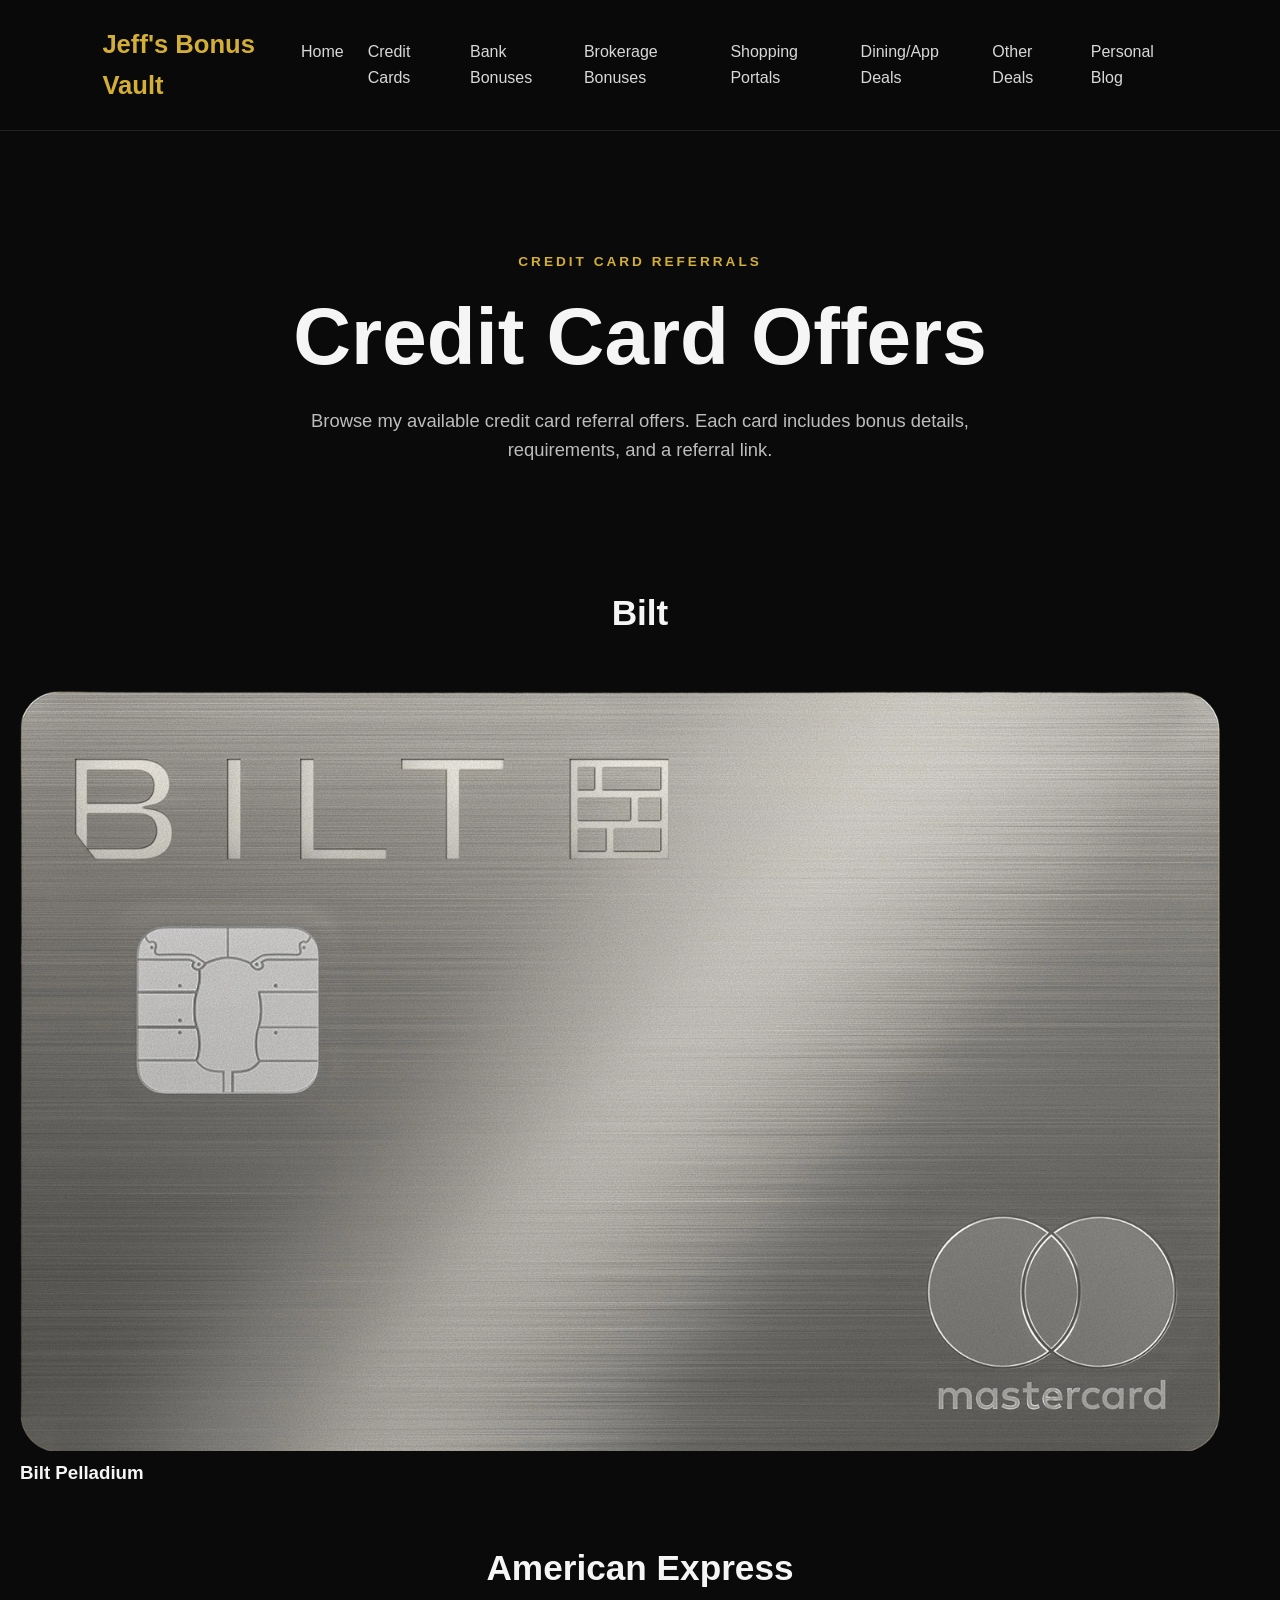
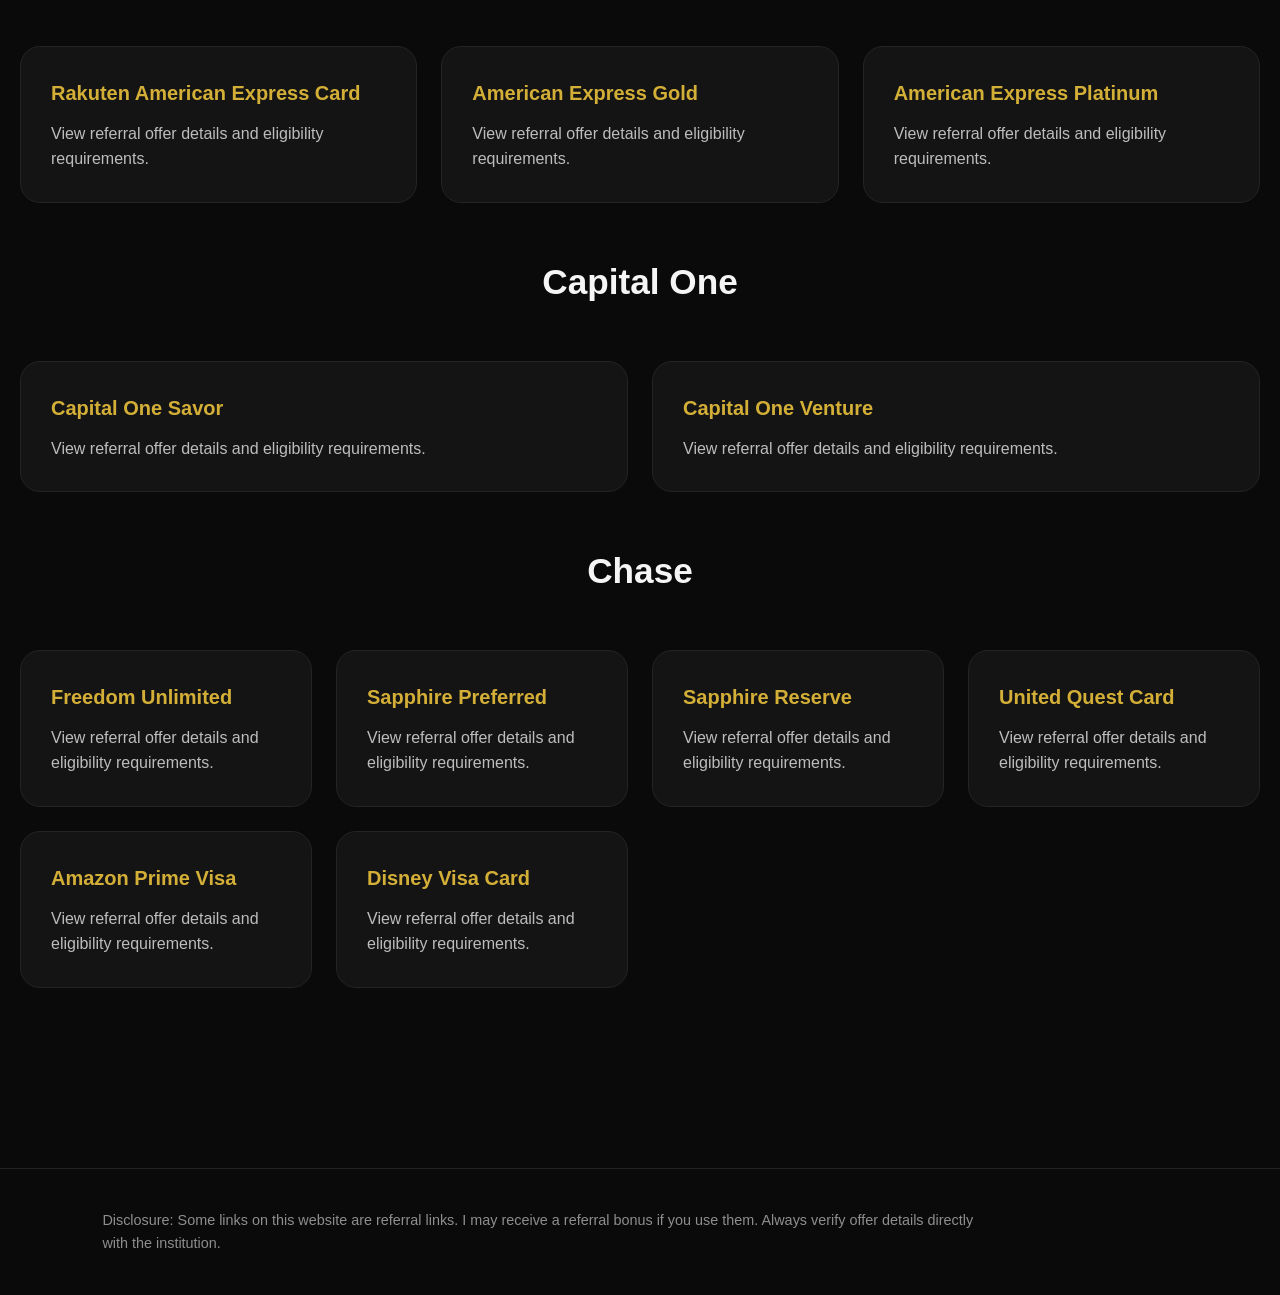
==== credit-cards.html @ 2601260f "Update credit-cards.html" ====
<!DOCTYPE html>
<html lang="en">
<head>
    <meta charset="UTF-8">
    <meta name="viewport" content="width=device-width, initial-scale=1.0">
    <title>Credit Cards | Jeff's Bonus Vault</title>
    <link rel="stylesheet" href="style.css">
</head>
<body>

<header>
    <div class="logo">
        Jeff's Bonus Vault
    </div>

    <nav>
        <a href="index.html">Home</a>
        <a href="credit-cards.html">Credit Cards</a>
        <a href="bank-bonuses.html">Bank Bonuses</a>
        <a href="brokerage-bonuses.html">Brokerage Bonuses</a>
        <a href="shopping-portals.html">Shopping Portals</a>
        <a href="dining-app-deals.html">Dining/App Deals</a>
        <a href="other-deals.html">Other Deals</a>
        <a href="blog.html">Personal Blog</a>
    </nav>
</header>

<section class="hero">

    <p class="eyebrow">
        CREDIT CARD REFERRALS
    </p>

    <h1>
        Credit Card Offers
    </h1>

    <p class="description">
        Browse my available credit card referral offers. Each card includes
        bonus details, requirements, and a referral link.
    </p>

</section>

<section class="categories">

    <h2>Bilt</h2>

    <div class="grid">

        <a href="offers/bilt-pelladium.html" class="credit-card-tile">
    <img src="assets/cards/bilt-pelladium.png" alt="Bilt Pelladium">

    <div class="card-overlay">
        <h3>Bilt Pelladium</h3>
    </div>
</a>

    </div>

    <br><br>

    <h2>American Express</h2>

    <div class="grid">

        <a href="offers/amex-rakuten.html" class="card">
            <h3>Rakuten American Express Card</h3>
            <p>View referral offer details and eligibility requirements.</p>
        </a>

        <a href="offers/amex-gold.html" class="card">
            <h3>American Express Gold</h3>
            <p>View referral offer details and eligibility requirements.</p>
        </a>

        <a href="offers/amex-platinum.html" class="card">
            <h3>American Express Platinum</h3>
            <p>View referral offer details and eligibility requirements.</p>
        </a>

    </div>

    <br><br>

    <h2>Capital One</h2>

    <div class="grid">

        <a href="offers/capital-one-savor.html" class="card">
            <h3>Capital One Savor</h3>
            <p>View referral offer details and eligibility requirements.</p>
        </a>

        <a href="offers/capital-one-venture.html" class="card">
            <h3>Capital One Venture</h3>
            <p>View referral offer details and eligibility requirements.</p>
        </a>

    </div>

    <br><br>

    <h2>Chase</h2>

    <div class="grid">

        <a href="offers/chase-freedom-unlimited.html" class="card">
            <h3>Freedom Unlimited</h3>
            <p>View referral offer details and eligibility requirements.</p>
        </a>

        <a href="offers/chase-sapphire-preferred.html" class="card">
            <h3>Sapphire Preferred</h3>
            <p>View referral offer details and eligibility requirements.</p>
        </a>

        <a href="offers/chase-sapphire-reserve.html" class="card">
            <h3>Sapphire Reserve</h3>
            <p>View referral offer details and eligibility requirements.</p>
        </a>

        <a href="offers/chase-united-quest.html" class="card">
            <h3>United Quest Card</h3>
            <p>View referral offer details and eligibility requirements.</p>
        </a>

        <a href="offers/chase-amazon-prime.html" class="card">
            <h3>Amazon Prime Visa</h3>
            <p>View referral offer details and eligibility requirements.</p>
        </a>

        <a href="offers/chase-disney-visa.html" class="card">
            <h3>Disney Visa Card</h3>
            <p>View referral offer details and eligibility requirements.</p>
        </a>

    </div>

</section>

<footer>
    <p>
        Disclosure: Some links on this website are referral links.
        I may receive a referral bonus if you use them.
        Always verify offer details directly with the institution.
    </p>
</footer>

</body>
</html>
---- style.css ----
/* ===== GLOBAL ===== */

* {
    margin: 0;
    padding: 0;
    box-sizing: border-box;
}

body {
    background: #0a0a0a;
    color: #f5f5f5;
    font-family: -apple-system, BlinkMacSystemFont, "Segoe UI", sans-serif;
    line-height: 1.6;
}

a {
    text-decoration: none;
    color: inherit;
}

html {
    scroll-behavior: smooth;
}

/* ===== HEADER ===== */

header {
    display: flex;
    justify-content: space-between;
    align-items: center;
    padding: 24px 8%;
    border-bottom: 1px solid #222;
    position: sticky;
    top: 0;
    background: rgba(10,10,10,.95);
    backdrop-filter: blur(10px);
    z-index: 100;
}

.logo {
    font-size: 1.6rem;
    font-weight: 700;
    color: #d4af37;
}

nav {
    display: flex;
    gap: 24px;
}

nav a {
    color: #d8d8d8;
    transition: .2s ease;
}

nav a:hover {
    color: #d4af37;
}

/* ===== HERO ===== */

.hero {
    max-width: 1200px;
    margin: auto;
    text-align: center;
    padding: 120px 20px;
}

.eyebrow {
    color: #d4af37;
    font-size: .85rem;
    letter-spacing: 3px;
    font-weight: 700;
    margin-bottom: 20px;
}

.hero h1 {
    font-size: clamp(3rem, 7vw, 5rem);
    line-height: 1.1;
    margin-bottom: 25px;
}

.description {
    max-width: 750px;
    margin: auto;
    color: #bdbdbd;
    font-size: 1.15rem;
}

.btn {
    display: inline-block;
    margin-top: 40px;
    background: #d4af37;
    color: #000;
    padding: 15px 32px;
    border-radius: 999px;
    font-weight: 700;
    transition: .25s ease;
}

.btn:hover {
    transform: translateY(-3px);
    background: #e6c454;
}

/* ===== CATEGORY SECTION ===== */

.categories {
    max-width: 1300px;
    margin: auto;
    padding: 0 20px 100px;
}

.categories h2 {
    text-align: center;
    margin-bottom: 50px;
    font-size: 2.2rem;
}

.grid {
    display: grid;
    grid-template-columns: repeat(auto-fit, minmax(280px, 1fr));
    gap: 24px;
}

.card {
    background: #141414;
    border: 1px solid #242424;
    border-radius: 20px;
    padding: 30px;
    transition: .25s ease;
}

.card:hover {
    border-color: #d4af37;
    transform: translateY(-5px);
    box-shadow: 0 10px 30px rgba(212,175,55,.15);
}

.card h3 {
    margin-bottom: 12px;
    color: #d4af37;
    font-size: 1.25rem;
}

.card p {
    color: #bdbdbd;
}

/* ===== FOOTER ===== */

footer {
    border-top: 1px solid #222;
    margin-top: 80px;
    padding: 40px 8%;
}

footer p {
    color: #8e8e8e;
    max-width: 900px;
    font-size: .9rem;
}

/* ===== MOBILE ===== */

@media (max-width: 900px) {

    header {
        flex-direction: column;
        gap: 20px;
    }

    nav {
        flex-wrap: wrap;
        justify-content: center;
        gap: 14px;
    }

    .hero {
        padding: 80px 20px;
    }

    .hero h1 {
        font-size: 2.8rem;
    }
}
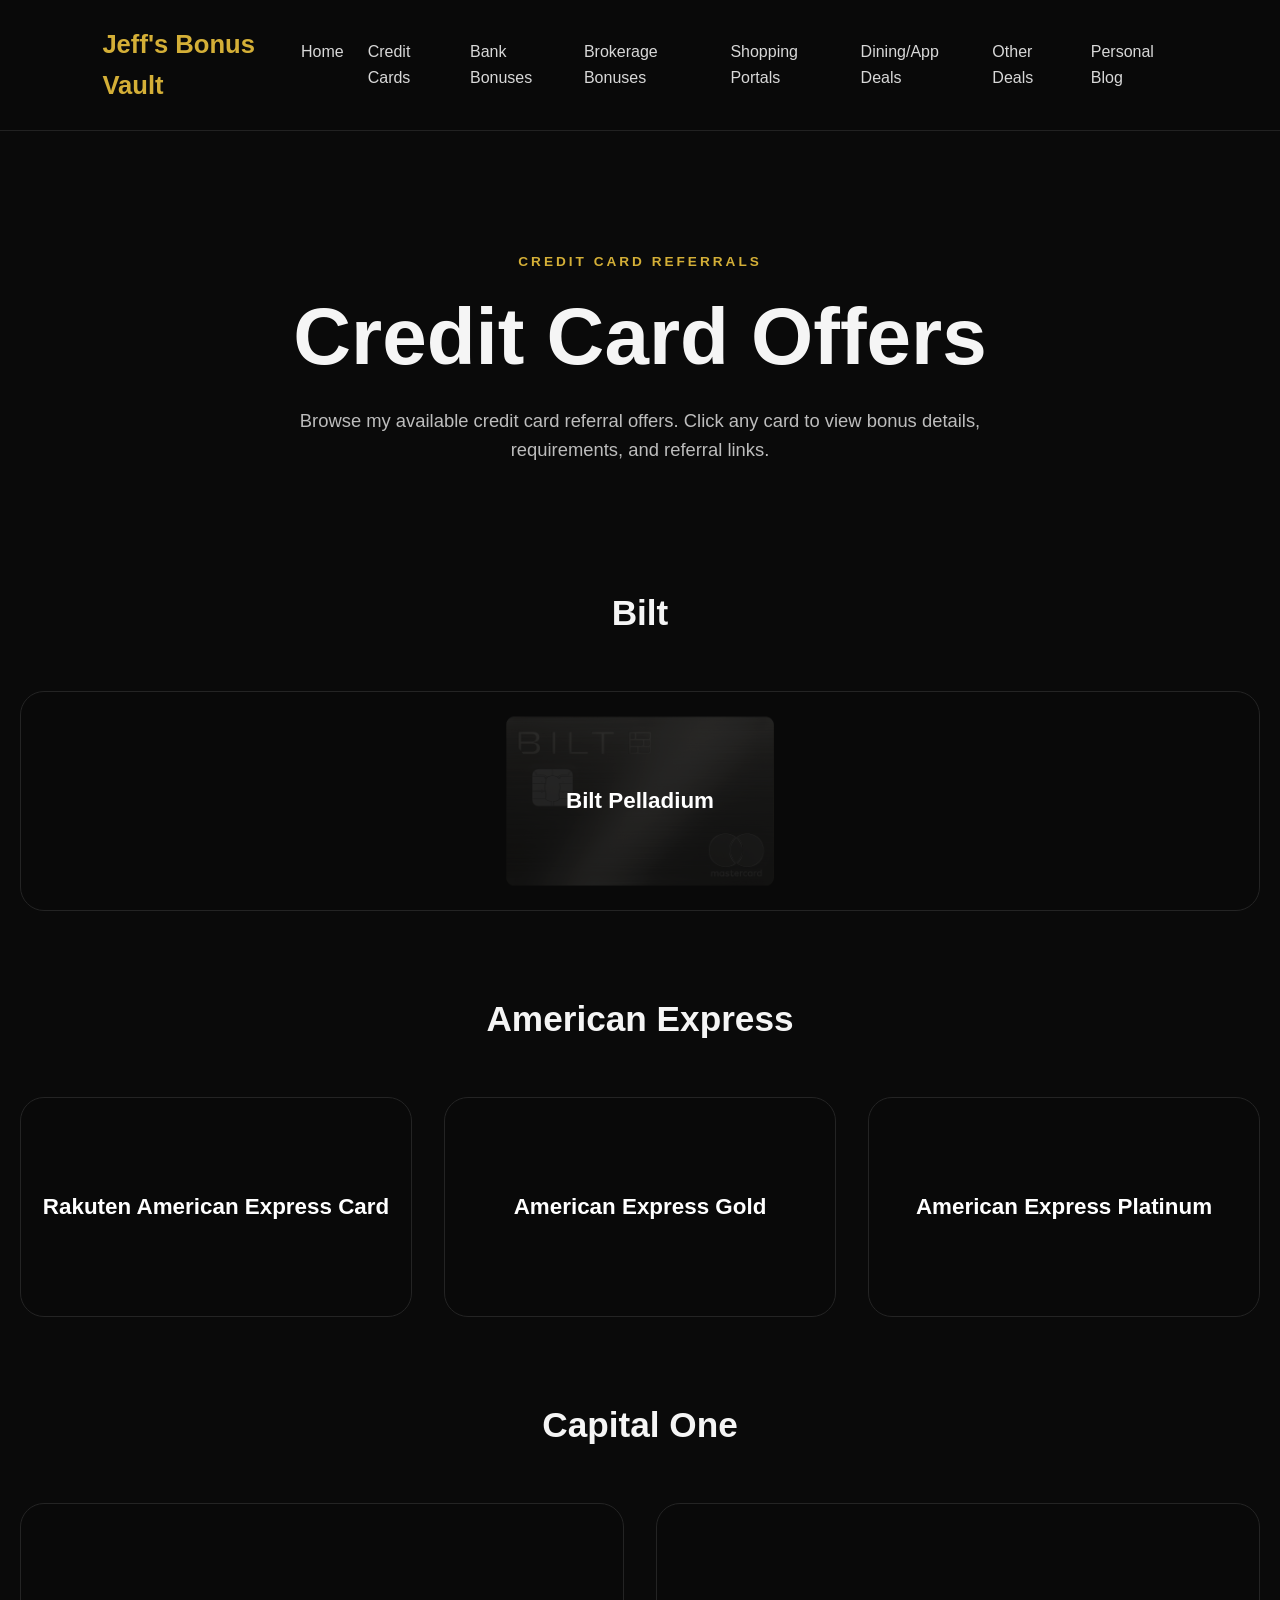
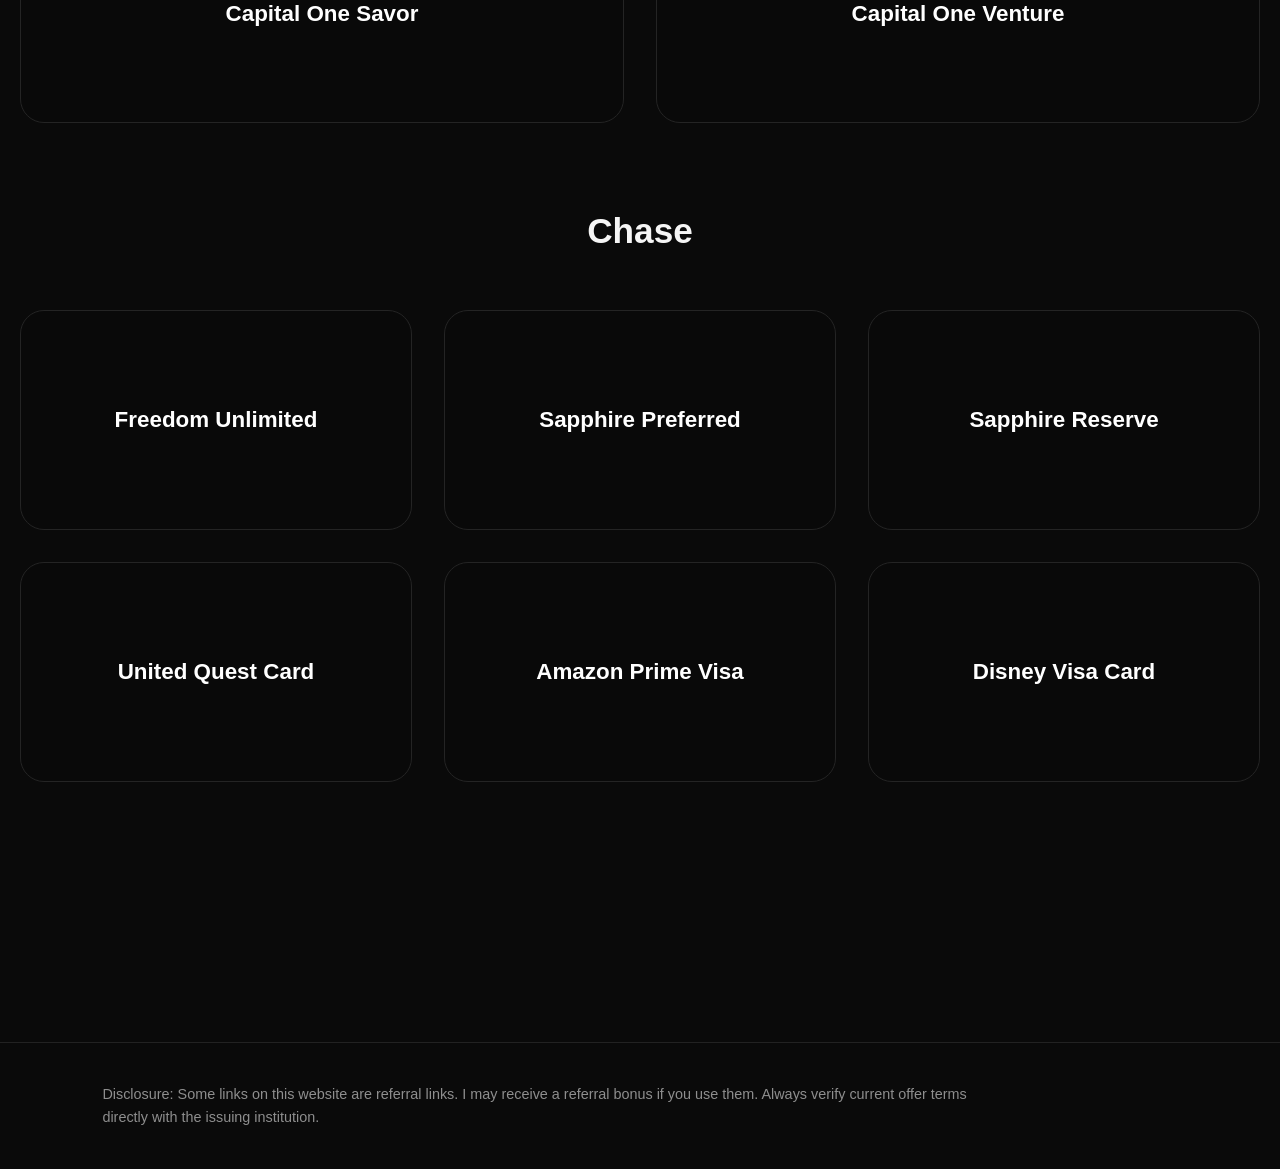
==== commit 593fc4df: "Update credit-cards.html" ====
--- a/credit-cards.html
+++ b/credit-cards.html
@@ -36,8 +36,8 @@
     </h1>
 
     <p class="description">
-        Browse my available credit card referral offers. Each card includes
-        bonus details, requirements, and a referral link.
+        Browse my available credit card referral offers. Click any card to
+        view bonus details, requirements, and referral links.
     </p>
 
 </section>
@@ -46,93 +46,97 @@
 
     <h2>Bilt</h2>
 
-    <div class="grid">
+    <div class="credit-card-grid">
 
         <a href="offers/bilt-pelladium.html" class="credit-card-tile">
-    <img src="assets/cards/bilt-pelladium.png" alt="Bilt Pelladium">
-
-    <div class="card-overlay">
-        <h3>Bilt Pelladium</h3>
-    </div>
-</a>
-
-    </div>
-
-    <br><br>
-
-    <h2>American Express</h2>
-
-    <div class="grid">
-
-        <a href="offers/amex-rakuten.html" class="card">
-            <h3>Rakuten American Express Card</h3>
-            <p>View referral offer details and eligibility requirements.</p>
-        </a>
-
-        <a href="offers/amex-gold.html" class="card">
-            <h3>American Express Gold</h3>
-            <p>View referral offer details and eligibility requirements.</p>
-        </a>
-
-        <a href="offers/amex-platinum.html" class="card">
-            <h3>American Express Platinum</h3>
-            <p>View referral offer details and eligibility requirements.</p>
+            <img src="assets/cards/bilt-pelladium.png" alt="Bilt Pelladium">
+            <div class="card-overlay">
+                <h3>Bilt Pelladium</h3>
+            </div>
         </a>
 
     </div>
 
-    <br><br>
+    <h2>American Express</h2>
 
-    <h2>Capital One</h2>
+    <div class="credit-card-grid">
 
-    <div class="grid">
-
-        <a href="offers/capital-one-savor.html" class="card">
-            <h3>Capital One Savor</h3>
-            <p>View referral offer details and eligibility requirements.</p>
+        <a href="offers/amex-rakuten.html" class="credit-card-tile">
+            <div class="card-overlay">
+                <h3>Rakuten American Express Card</h3>
+            </div>
         </a>
 
-        <a href="offers/capital-one-venture.html" class="card">
-            <h3>Capital One Venture</h3>
-            <p>View referral offer details and eligibility requirements.</p>
+        <a href="offers/amex-gold.html" class="credit-card-tile">
+            <div class="card-overlay">
+                <h3>American Express Gold</h3>
+            </div>
+        </a>
+
+        <a href="offers/amex-platinum.html" class="credit-card-tile">
+            <div class="card-overlay">
+                <h3>American Express Platinum</h3>
+            </div>
         </a>
 
     </div>
 
-    <br><br>
+    <h2>Capital One</h2>
+
+    <div class="credit-card-grid">
+
+        <a href="offers/capital-one-savor.html" class="credit-card-tile">
+            <div class="card-overlay">
+                <h3>Capital One Savor</h3>
+            </div>
+        </a>
+
+        <a href="offers/capital-one-venture.html" class="credit-card-tile">
+            <div class="card-overlay">
+                <h3>Capital One Venture</h3>
+            </div>
+        </a>
+
+    </div>
 
     <h2>Chase</h2>
 
-    <div class="grid">
+    <div class="credit-card-grid">
 
-        <a href="offers/chase-freedom-unlimited.html" class="card">
-            <h3>Freedom Unlimited</h3>
-            <p>View referral offer details and eligibility requirements.</p>
+        <a href="offers/chase-freedom-unlimited.html" class="credit-card-tile">
+            <div class="card-overlay">
+                <h3>Freedom Unlimited</h3>
+            </div>
         </a>
 
-        <a href="offers/chase-sapphire-preferred.html" class="card">
-            <h3>Sapphire Preferred</h3>
-            <p>View referral offer details and eligibility requirements.</p>
+        <a href="offers/chase-sapphire-preferred.html" class="credit-card-tile">
+            <div class="card-overlay">
+                <h3>Sapphire Preferred</h3>
+            </div>
         </a>
 
-        <a href="offers/chase-sapphire-reserve.html" class="card">
-            <h3>Sapphire Reserve</h3>
-            <p>View referral offer details and eligibility requirements.</p>
+        <a href="offers/chase-sapphire-reserve.html" class="credit-card-tile">
+            <div class="card-overlay">
+                <h3>Sapphire Reserve</h3>
+            </div>
         </a>
 
-        <a href="offers/chase-united-quest.html" class="card">
-            <h3>United Quest Card</h3>
-            <p>View referral offer details and eligibility requirements.</p>
+        <a href="offers/chase-united-quest.html" class="credit-card-tile">
+            <div class="card-overlay">
+                <h3>United Quest Card</h3>
+            </div>
         </a>
 
-        <a href="offers/chase-amazon-prime.html" class="card">
-            <h3>Amazon Prime Visa</h3>
-            <p>View referral offer details and eligibility requirements.</p>
+        <a href="offers/chase-amazon-prime-visa.html" class="credit-card-tile">
+            <div class="card-overlay">
+                <h3>Amazon Prime Visa</h3>
+            </div>
         </a>
 
-        <a href="offers/chase-disney-visa.html" class="card">
-            <h3>Disney Visa Card</h3>
-            <p>View referral offer details and eligibility requirements.</p>
+        <a href="offers/chase-disney-visa.html" class="credit-card-tile">
+            <div class="card-overlay">
+                <h3>Disney Visa Card</h3>
+            </div>
         </a>
 
     </div>
@@ -141,9 +145,9 @@
 
 <footer>
     <p>
-        Disclosure: Some links on this website are referral links.
-        I may receive a referral bonus if you use them.
-        Always verify offer details directly with the institution.
+        Disclosure: Some links on this website are referral links. I may
+        receive a referral bonus if you use them. Always verify current
+        offer terms directly with the issuing institution.
     </p>
 </footer>
 
--- a/style.css
+++ b/style.css
@@ -184,3 +184,72 @@
         font-size: 2.8rem;
     }
 }
+
+/* ===========================
+   CREDIT CARD TILES
+=========================== */
+
+.credit-card-grid {
+    display: grid;
+    grid-template-columns: repeat(auto-fit, minmax(320px, 1fr));
+    gap: 32px;
+    margin-bottom: 80px;
+}
+
+.credit-card-tile {
+    position: relative;
+    display: block;
+    height: 220px;
+    border-radius: 24px;
+    overflow: hidden;
+    background: #111;
+    border: 1px solid #242424;
+    transition: all .3s ease;
+}
+
+.credit-card-tile img {
+    width: 100%;
+    height: 100%;
+    object-fit: contain;
+    padding: 20px;
+
+    filter: brightness(35%);
+    transform: scale(.95);
+
+    transition: all .3s ease;
+}
+
+.credit-card-tile:hover {
+    border-color: #d4af37;
+    transform: translateY(-6px);
+    box-shadow: 0 15px 40px rgba(212,175,55,.15);
+}
+
+.credit-card-tile:hover img {
+    filter: brightness(100%);
+    transform: scale(1);
+}
+
+.card-overlay {
+    position: absolute;
+    inset: 0;
+
+    display: flex;
+    align-items: center;
+    justify-content: center;
+
+    background: rgba(0,0,0,.45);
+
+    transition: opacity .3s ease;
+}
+
+.card-overlay h3 {
+    color: #ffffff;
+    font-size: 1.4rem;
+    text-align: center;
+    padding: 20px;
+}
+
+.credit-card-tile:hover .card-overlay {
+    opacity: 0;
+}
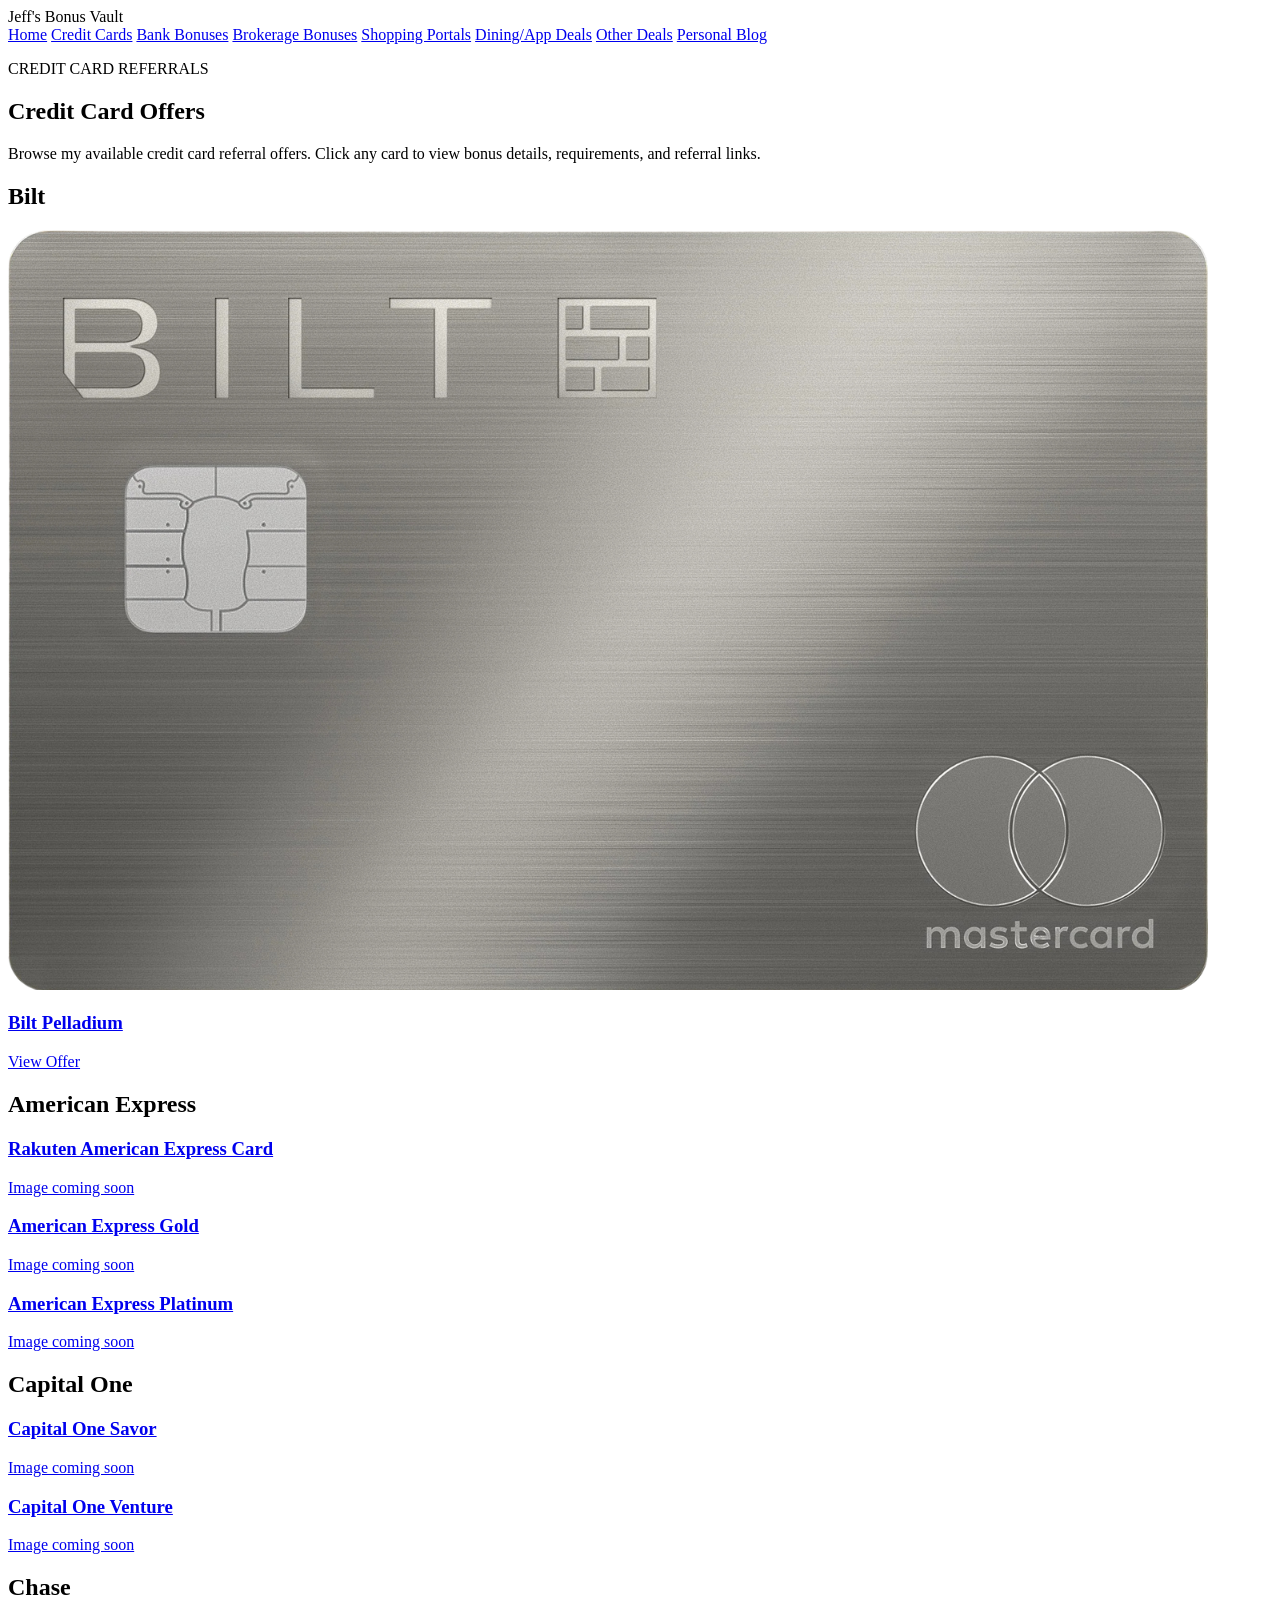
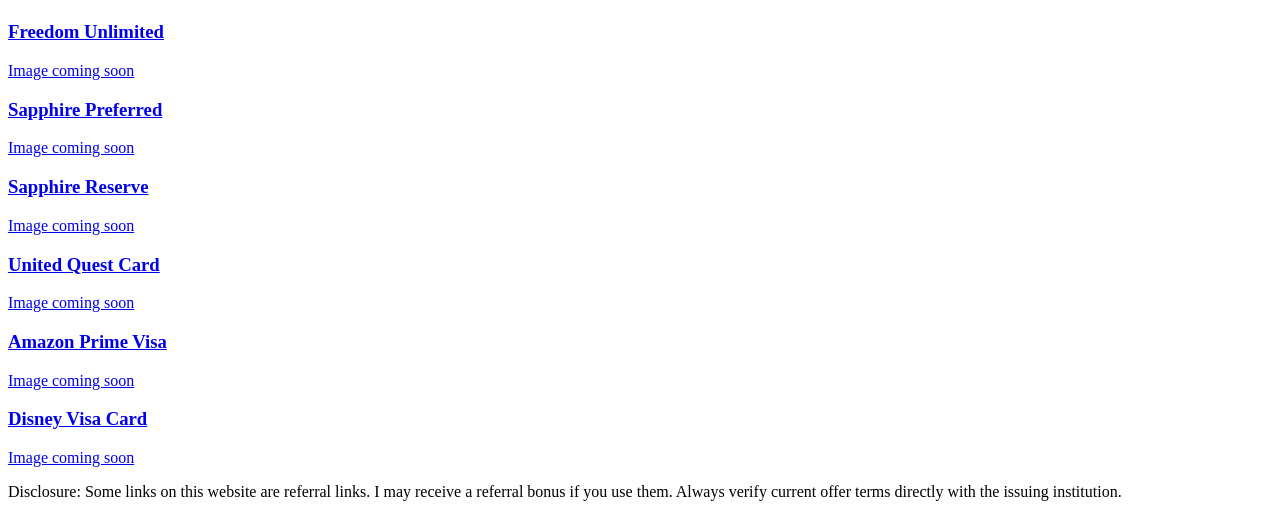
==== commit 49812190: "Update credit-cards.html" ====
--- a/credit-cards.html
+++ b/credit-cards.html
@@ -9,9 +9,7 @@
 <body>
 
 <header>
-    <div class="logo">
-        Jeff's Bonus Vault
-    </div>
+    <div class="logo">Jeff's Bonus Vault</div>
 
     <nav>
         <a href="index.html">Home</a>
@@ -25,129 +23,110 @@
     </nav>
 </header>
 
-<section class="hero">
+<main class="cc-page">
 
-    <p class="eyebrow">
-        CREDIT CARD REFERRALS
-    </p>
+    <section class="cc-hero">
+        <p class="eyebrow">CREDIT CARD REFERRALS</p>
+        <h1>Credit Card Offers</h1>
+        <p>
+            Browse my available credit card referral offers. Click any card to view bonus details,
+            requirements, and referral links.
+        </p>
+    </section>
 
-    <h1>
-        Credit Card Offers
-    </h1>
+    <section class="issuer-group">
+        <h2>Bilt</h2>
 
-    <p class="description">
-        Browse my available credit card referral offers. Click any card to
-        view bonus details, requirements, and referral links.
-    </p>
+        <div class="cc-grid">
+            <a href="offers/bilt-pelladium.html" class="cc-tile">
+                <img src="assets/cards/bilt-pelladium.png" alt="Bilt Pelladium">
+                <div class="cc-overlay">
+                    <h3>Bilt Pelladium</h3>
+                    <span>View Offer</span>
+                </div>
+            </a>
+        </div>
+    </section>
 
-</section>
+    <section class="issuer-group">
+        <h2>American Express</h2>
 
-<section class="categories">
+        <div class="cc-grid">
+            <a href="offers/amex-rakuten.html" class="cc-placeholder">
+                <h3>Rakuten American Express Card</h3>
+                <span>Image coming soon</span>
+            </a>
 
-    <h2>Bilt</h2>
+            <a href="offers/amex-gold.html" class="cc-placeholder">
+                <h3>American Express Gold</h3>
+                <span>Image coming soon</span>
+            </a>
 
-    <div class="credit-card-grid">
+            <a href="offers/amex-platinum.html" class="cc-placeholder">
+                <h3>American Express Platinum</h3>
+                <span>Image coming soon</span>
+            </a>
+        </div>
+    </section>
 
-        <a href="offers/bilt-pelladium.html" class="credit-card-tile">
-            <img src="assets/cards/bilt-pelladium.png" alt="Bilt Pelladium">
-            <div class="card-overlay">
-                <h3>Bilt Pelladium</h3>
-            </div>
-        </a>
+    <section class="issuer-group">
+        <h2>Capital One</h2>
 
-    </div>
+        <div class="cc-grid">
+            <a href="offers/capital-one-savor.html" class="cc-placeholder">
+                <h3>Capital One Savor</h3>
+                <span>Image coming soon</span>
+            </a>
 
-    <h2>American Express</h2>
+            <a href="offers/capital-one-venture.html" class="cc-placeholder">
+                <h3>Capital One Venture</h3>
+                <span>Image coming soon</span>
+            </a>
+        </div>
+    </section>
 
-    <div class="credit-card-grid">
+    <section class="issuer-group">
+        <h2>Chase</h2>
 
-        <a href="offers/amex-rakuten.html" class="credit-card-tile">
-            <div class="card-overlay">
-                <h3>Rakuten American Express Card</h3>
-            </div>
-        </a>
+        <div class="cc-grid">
+            <a href="offers/chase-freedom-unlimited.html" class="cc-placeholder">
+                <h3>Freedom Unlimited</h3>
+                <span>Image coming soon</span>
+            </a>
 
-        <a href="offers/amex-gold.html" class="credit-card-tile">
-            <div class="card-overlay">
-                <h3>American Express Gold</h3>
-            </div>
-        </a>
+            <a href="offers/chase-sapphire-preferred.html" class="cc-placeholder">
+                <h3>Sapphire Preferred</h3>
+                <span>Image coming soon</span>
+            </a>
 
-        <a href="offers/amex-platinum.html" class="credit-card-tile">
-            <div class="card-overlay">
-                <h3>American Express Platinum</h3>
-            </div>
-        </a>
+            <a href="offers/chase-sapphire-reserve.html" class="cc-placeholder">
+                <h3>Sapphire Reserve</h3>
+                <span>Image coming soon</span>
+            </a>
 
-    </div>
+            <a href="offers/chase-united-quest.html" class="cc-placeholder">
+                <h3>United Quest Card</h3>
+                <span>Image coming soon</span>
+            </a>
 
-    <h2>Capital One</h2>
+            <a href="offers/chase-amazon-prime-visa.html" class="cc-placeholder">
+                <h3>Amazon Prime Visa</h3>
+                <span>Image coming soon</span>
+            </a>
 
-    <div class="credit-card-grid">
+            <a href="offers/chase-disney-visa.html" class="cc-placeholder">
+                <h3>Disney Visa Card</h3>
+                <span>Image coming soon</span>
+            </a>
+        </div>
+    </section>
 
-        <a href="offers/capital-one-savor.html" class="credit-card-tile">
-            <div class="card-overlay">
-                <h3>Capital One Savor</h3>
-            </div>
-        </a>
-
-        <a href="offers/capital-one-venture.html" class="credit-card-tile">
-            <div class="card-overlay">
-                <h3>Capital One Venture</h3>
-            </div>
-        </a>
-
-    </div>
-
-    <h2>Chase</h2>
-
-    <div class="credit-card-grid">
-
-        <a href="offers/chase-freedom-unlimited.html" class="credit-card-tile">
-            <div class="card-overlay">
-                <h3>Freedom Unlimited</h3>
-            </div>
-        </a>
-
-        <a href="offers/chase-sapphire-preferred.html" class="credit-card-tile">
-            <div class="card-overlay">
-                <h3>Sapphire Preferred</h3>
-            </div>
-        </a>
-
-        <a href="offers/chase-sapphire-reserve.html" class="credit-card-tile">
-            <div class="card-overlay">
-                <h3>Sapphire Reserve</h3>
-            </div>
-        </a>
-
-        <a href="offers/chase-united-quest.html" class="credit-card-tile">
-            <div class="card-overlay">
-                <h3>United Quest Card</h3>
-            </div>
-        </a>
-
-        <a href="offers/chase-amazon-prime-visa.html" class="credit-card-tile">
-            <div class="card-overlay">
-                <h3>Amazon Prime Visa</h3>
-            </div>
-        </a>
-
-        <a href="offers/chase-disney-visa.html" class="credit-card-tile">
-            <div class="card-overlay">
-                <h3>Disney Visa Card</h3>
-            </div>
-        </a>
-
-    </div>
-
-</section>
+</main>
 
 <footer>
     <p>
-        Disclosure: Some links on this website are referral links. I may
-        receive a referral bonus if you use them. Always verify current
-        offer terms directly with the issuing institution.
+        Disclosure: Some links on this website are referral links. I may receive a referral bonus
+        if you use them. Always verify current offer terms directly with the issuing institution.
     </p>
 </footer>
 
--- a/style.css
+++ b/style.css
@@ -1,4 +1,6 @@
-/* ===== GLOBAL ===== */
+/* ====================================
+   GLOBAL
+==================================== /
 
 * {
     margin: 0;
@@ -6,8 +8,12 @@
     box-sizing: border-box;
 }
 
+html {
+    scroll-behavior: smooth;
+}
+
 body {
-    background: #0a0a0a;
+    background: #050505;
     color: #f5f5f5;
     font-family: -apple-system, BlinkMacSystemFont, "Segoe UI", sans-serif;
     line-height: 1.6;
@@ -18,23 +24,25 @@
     color: inherit;
 }
 
-html {
-    scroll-behavior: smooth;
-}
-
-/* ===== HEADER ===== */
+/ ====================================
+   HEADER
+==================================== /
 
 header {
+    position: sticky;
+    top: 0;
+    z-index: 1000;
+
     display: flex;
     justify-content: space-between;
     align-items: center;
-    padding: 24px 8%;
-    border-bottom: 1px solid #222;
-    position: sticky;
-    top: 0;
-    background: rgba(10,10,10,.95);
+
+    padding: 20px 6%;
+
+    background: rgba(5,5,5,.95);
     backdrop-filter: blur(10px);
-    z-index: 100;
+
+    border-bottom: 1px solid #1d1d1d;
 }
 
 .logo {
@@ -45,11 +53,12 @@
 
 nav {
     display: flex;
-    gap: 24px;
+    gap: 22px;
 }
 
 nav a {
     color: #d8d8d8;
+    font-size: .92rem;
     transition: .2s ease;
 }
 
@@ -57,199 +66,228 @@
     color: #d4af37;
 }
 
-/* ===== HERO ===== */
+/ ====================================
+   HERO
+==================================== /
 
 .hero {
-    max-width: 1200px;
+    text-align: center;
+    max-width: 1000px;
+
     margin: auto;
-    text-align: center;
-    padding: 120px 20px;
+
+    padding: 90px 20px 60px;
 }
 
 .eyebrow {
     color: #d4af37;
-    font-size: .85rem;
+    font-size: .8rem;
+    font-weight: 700;
     letter-spacing: 3px;
-    font-weight: 700;
-    margin-bottom: 20px;
+
+    margin-bottom: 18px;
 }
 
 .hero h1 {
-    font-size: clamp(3rem, 7vw, 5rem);
+    font-size: clamp(2.8rem, 6vw, 5rem);
     line-height: 1.1;
-    margin-bottom: 25px;
+
+    margin-bottom: 24px;
 }
 
 .description {
-    max-width: 750px;
+    max-width: 700px;
     margin: auto;
-    color: #bdbdbd;
-    font-size: 1.15rem;
+
+    color: #b8b8b8;
+    font-size: 1.05rem;
 }
 
 .btn {
     display: inline-block;
-    margin-top: 40px;
+
+    margin-top: 35px;
+
+    padding: 14px 28px;
+
     background: #d4af37;
     color: #000;
-    padding: 15px 32px;
+
     border-radius: 999px;
+
     font-weight: 700;
+
     transition: .25s ease;
 }
 
 .btn:hover {
     transform: translateY(-3px);
-    background: #e6c454;
-}
-
-/* ===== CATEGORY SECTION ===== */
+}
+
+/ ====================================
+   SECTION WRAPPER
+==================================== /
 
 .categories {
-    max-width: 1300px;
+    max-width: 1400px;
     margin: auto;
-    padding: 0 20px 100px;
+    padding: 0 40px 100px;
 }
 
 .categories h2 {
     text-align: center;
-    margin-bottom: 50px;
-    font-size: 2.2rem;
-}
+    font-size: 2rem;
+    margin-bottom: 30px;
+    margin-top: 60px;
+}
+
+/ ====================================
+   HOMEPAGE CARDS
+==================================== /
 
 .grid {
     display: grid;
-    grid-template-columns: repeat(auto-fit, minmax(280px, 1fr));
+    grid-template-columns: repeat(auto-fit,minmax(260px,1fr));
     gap: 24px;
 }
 
 .card {
-    background: #141414;
-    border: 1px solid #242424;
+    background: #121212;
+    border: 1px solid #232323;
     border-radius: 20px;
-    padding: 30px;
+
+    padding: 28px;
+
     transition: .25s ease;
 }
 
 .card:hover {
     border-color: #d4af37;
     transform: translateY(-5px);
-    box-shadow: 0 10px 30px rgba(212,175,55,.15);
 }
 
 .card h3 {
-    margin-bottom: 12px;
-    color: #d4af37;
-    font-size: 1.25rem;
+    color: #d4af37;
+    margin-bottom: 10px;
 }
 
 .card p {
-    color: #bdbdbd;
-}
-
-/* ===== FOOTER ===== */
+    color: #b8b8b8;
+}
+
+/ ====================================
+   CREDIT CARD GRID
+==================================== /
+
+.credit-card-grid {
+    display: flex;
+    justify-content: center;
+    flex-wrap: wrap;
+    gap: 28px;
+
+    margin-bottom: 60px;
+}
+
+.credit-card-tile {
+    position: relative;
+
+    width: 320px;
+    height: 200px;
+
+    border-radius: 18px;
+
+    overflow: hidden;
+
+    border: 1px solid #242424;
+
+    background: #111;
+
+    transition: .3s ease;
+}
+
+.credit-card-tile:hover {
+    transform: translateY(-6px);
+
+    border-color: #d4af37;
+
+    box-shadow: 0 15px 35px rgba(212,175,55,.18);
+}
+
+.credit-card-tile img {
+    width: 100%;
+    height: 100%;
+
+    object-fit: cover;
+
+    filter: brightness(35%);
+
+    transition: .3s ease;
+}
+
+.credit-card-tile:hover img {
+    filter: brightness(100%);
+}
+
+.card-overlay {
+    position: absolute;
+    inset: 0;
+
+    background: rgba(0,0,0,.45);
+
+    display: flex;
+    align-items: center;
+    justify-content: center;
+
+    transition: .3s ease;
+}
+
+.card-overlay h3 {
+    color: white;
+    text-align: center;
+    font-size: 1.15rem;
+    padding: 20px;
+}
+
+.credit-card-tile:hover .card-overlay {
+    opacity: 0;
+}
+
+/ ====================================
+   FOOTER
+==================================== /
 
 footer {
-    border-top: 1px solid #222;
-    margin-top: 80px;
-    padding: 40px 8%;
+    border-top: 1px solid #1d1d1d;
+    padding: 40px 6%;
 }
 
 footer p {
     color: #8e8e8e;
-    max-width: 900px;
-    font-size: .9rem;
-}
-
-/* ===== MOBILE ===== */
-
-@media (max-width: 900px) {
+    font-size: .85rem;
+}
+
+/ ====================================
+   MOBILE
+==================================== */
+
+@media (max-width: 1000px) {
 
     header {
         flex-direction: column;
-        gap: 20px;
+        gap: 15px;
     }
 
     nav {
         flex-wrap: wrap;
         justify-content: center;
-        gap: 14px;
     }
 
     .hero {
-        padding: 80px 20px;
-    }
-
-    .hero h1 {
-        font-size: 2.8rem;
-    }
-}
-
-/* ===========================
-   CREDIT CARD TILES
-=========================== */
-
-.credit-card-grid {
-    display: grid;
-    grid-template-columns: repeat(auto-fit, minmax(320px, 1fr));
-    gap: 32px;
-    margin-bottom: 80px;
-}
-
-.credit-card-tile {
-    position: relative;
-    display: block;
-    height: 220px;
-    border-radius: 24px;
-    overflow: hidden;
-    background: #111;
-    border: 1px solid #242424;
-    transition: all .3s ease;
-}
-
-.credit-card-tile img {
-    width: 100%;
-    height: 100%;
-    object-fit: contain;
-    padding: 20px;
-
-    filter: brightness(35%);
-    transform: scale(.95);
-
-    transition: all .3s ease;
-}
-
-.credit-card-tile:hover {
-    border-color: #d4af37;
-    transform: translateY(-6px);
-    box-shadow: 0 15px 40px rgba(212,175,55,.15);
-}
-
-.credit-card-tile:hover img {
-    filter: brightness(100%);
-    transform: scale(1);
-}
-
-.card-overlay {
-    position: absolute;
-    inset: 0;
-
-    display: flex;
-    align-items: center;
-    justify-content: center;
-
-    background: rgba(0,0,0,.45);
-
-    transition: opacity .3s ease;
-}
-
-.card-overlay h3 {
-    color: #ffffff;
-    font-size: 1.4rem;
-    text-align: center;
-    padding: 20px;
-}
-
-.credit-card-tile:hover .card-overlay {
-    opacity: 0;
-}
+        padding-top: 70px;
+    }
+
+    .credit-card-tile {
+        width: 300px;
+        height: 188px;
+    }
+}
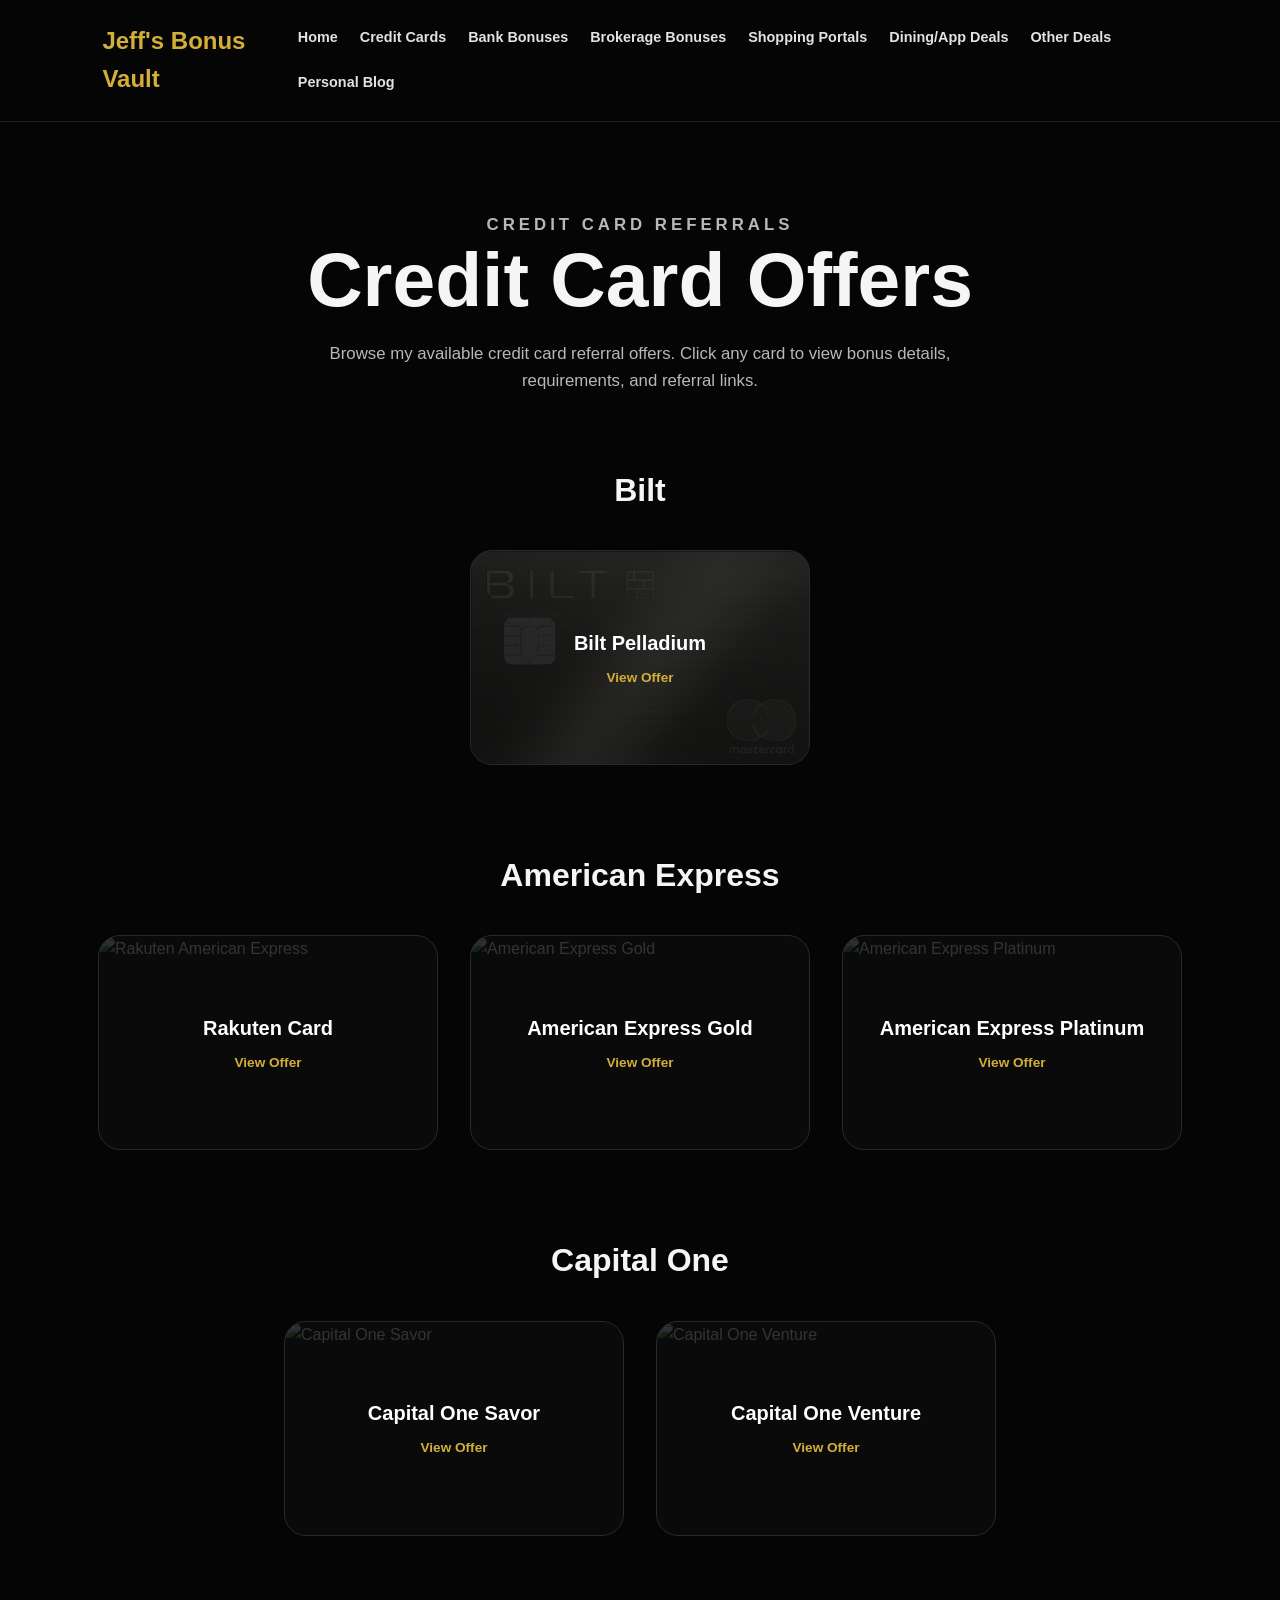
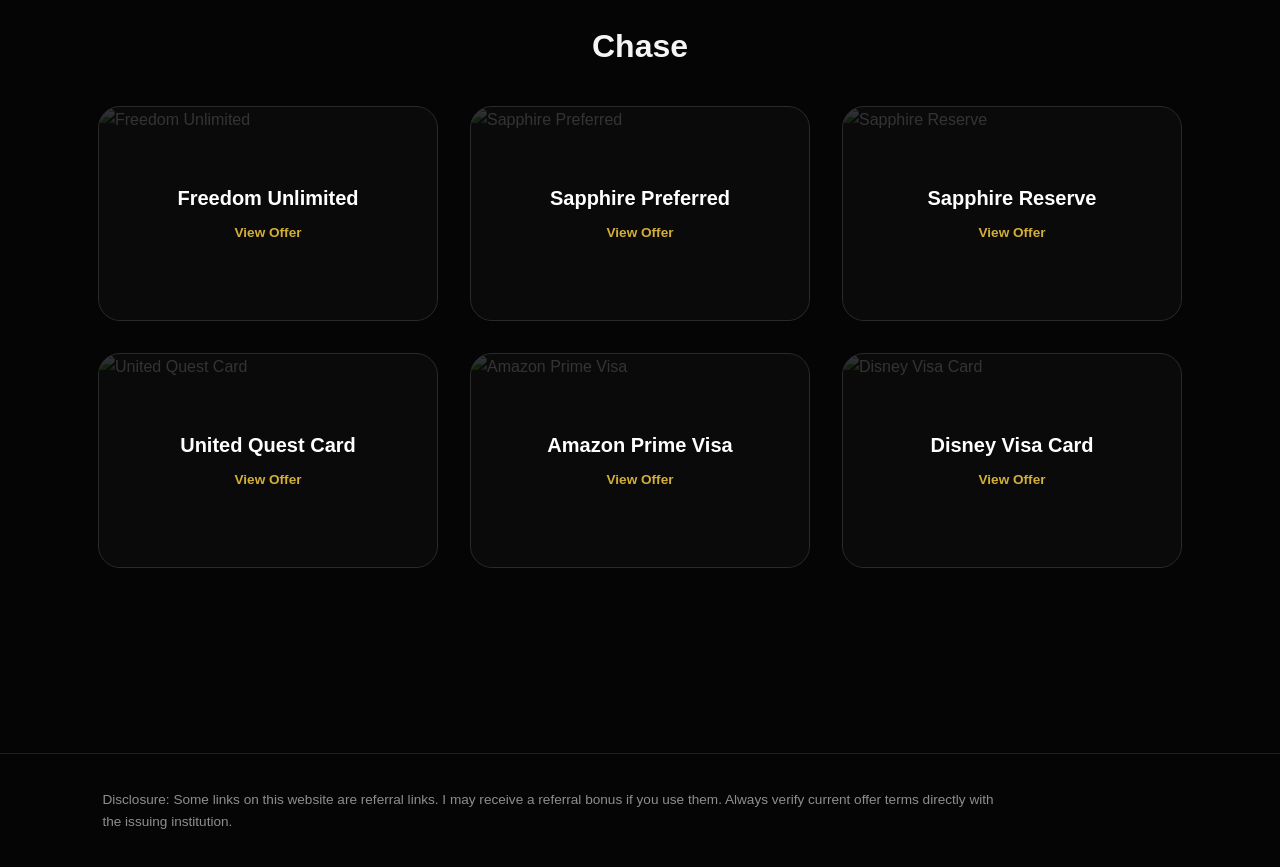
==== commit 4b872354: "Update credit-cards.html" ====
--- a/credit-cards.html
+++ b/credit-cards.html
@@ -34,10 +34,13 @@
         </p>
     </section>
 
+    <!-- BILT -->
+
     <section class="issuer-group">
         <h2>Bilt</h2>
 
         <div class="cc-grid">
+
             <a href="offers/bilt-pelladium.html" class="cc-tile">
                 <img src="assets/cards/bilt-pelladium.png" alt="Bilt Pelladium">
                 <div class="cc-overlay">
@@ -45,79 +48,125 @@
                     <span>View Offer</span>
                 </div>
             </a>
+
         </div>
     </section>
+
+    <!-- AMERICAN EXPRESS -->
 
     <section class="issuer-group">
         <h2>American Express</h2>
 
         <div class="cc-grid">
-            <a href="offers/amex-rakuten.html" class="cc-placeholder">
-                <h3>Rakuten American Express Card</h3>
-                <span>Image coming soon</span>
+
+            <a href="offers/amex-rakuten.html" class="cc-tile">
+                <img src="assets/cards/amex-rakuten.png" alt="Rakuten American Express">
+                <div class="cc-overlay">
+                    <h3>Rakuten Card</h3>
+                    <span>View Offer</span>
+                </div>
             </a>
 
-            <a href="offers/amex-gold.html" class="cc-placeholder">
-                <h3>American Express Gold</h3>
-                <span>Image coming soon</span>
+            <a href="offers/amex-gold.html" class="cc-tile">
+                <img src="assets/cards/amex-gold.png" alt="American Express Gold">
+                <div class="cc-overlay">
+                    <h3>American Express Gold</h3>
+                    <span>View Offer</span>
+                </div>
             </a>
 
-            <a href="offers/amex-platinum.html" class="cc-placeholder">
-                <h3>American Express Platinum</h3>
-                <span>Image coming soon</span>
+            <a href="offers/amex-platinum.html" class="cc-tile">
+                <img src="assets/cards/amex-platinum.png" alt="American Express Platinum">
+                <div class="cc-overlay">
+                    <h3>American Express Platinum</h3>
+                    <span>View Offer</span>
+                </div>
             </a>
+
         </div>
     </section>
+
+    <!-- CAPITAL ONE -->
 
     <section class="issuer-group">
         <h2>Capital One</h2>
 
         <div class="cc-grid">
-            <a href="offers/capital-one-savor.html" class="cc-placeholder">
-                <h3>Capital One Savor</h3>
-                <span>Image coming soon</span>
+
+            <a href="offers/capital-one-savor.html" class="cc-tile">
+                <img src="assets/cards/capital-one-savor.png" alt="Capital One Savor">
+                <div class="cc-overlay">
+                    <h3>Capital One Savor</h3>
+                    <span>View Offer</span>
+                </div>
             </a>
 
-            <a href="offers/capital-one-venture.html" class="cc-placeholder">
-                <h3>Capital One Venture</h3>
-                <span>Image coming soon</span>
+            <a href="offers/capital-one-venture.html" class="cc-tile">
+                <img src="assets/cards/capital-one-venture.png" alt="Capital One Venture">
+                <div class="cc-overlay">
+                    <h3>Capital One Venture</h3>
+                    <span>View Offer</span>
+                </div>
             </a>
+
         </div>
     </section>
+
+    <!-- CHASE -->
 
     <section class="issuer-group">
         <h2>Chase</h2>
 
         <div class="cc-grid">
-            <a href="offers/chase-freedom-unlimited.html" class="cc-placeholder">
-                <h3>Freedom Unlimited</h3>
-                <span>Image coming soon</span>
+
+            <a href="offers/chase-freedom-unlimited.html" class="cc-tile">
+                <img src="assets/cards/chase-freedom-unlimited.png" alt="Freedom Unlimited">
+                <div class="cc-overlay">
+                    <h3>Freedom Unlimited</h3>
+                    <span>View Offer</span>
+                </div>
             </a>
 
-            <a href="offers/chase-sapphire-preferred.html" class="cc-placeholder">
-                <h3>Sapphire Preferred</h3>
-                <span>Image coming soon</span>
+            <a href="offers/chase-sapphire-preferred.html" class="cc-tile">
+                <img src="assets/cards/chase-sapphire-preferred.png" alt="Sapphire Preferred">
+                <div class="cc-overlay">
+                    <h3>Sapphire Preferred</h3>
+                    <span>View Offer</span>
+                </div>
             </a>
 
-            <a href="offers/chase-sapphire-reserve.html" class="cc-placeholder">
-                <h3>Sapphire Reserve</h3>
-                <span>Image coming soon</span>
+            <a href="offers/chase-sapphire-reserve.html" class="cc-tile">
+                <img src="assets/cards/chase-sapphire-reserve.png" alt="Sapphire Reserve">
+                <div class="cc-overlay">
+                    <h3>Sapphire Reserve</h3>
+                    <span>View Offer</span>
+                </div>
             </a>
 
-            <a href="offers/chase-united-quest.html" class="cc-placeholder">
-                <h3>United Quest Card</h3>
-                <span>Image coming soon</span>
+            <a href="offers/chase-united-quest.html" class="cc-tile">
+                <img src="assets/cards/chase-united-quest.png" alt="United Quest Card">
+                <div class="cc-overlay">
+                    <h3>United Quest Card</h3>
+                    <span>View Offer</span>
+                </div>
             </a>
 
-            <a href="offers/chase-amazon-prime-visa.html" class="cc-placeholder">
-                <h3>Amazon Prime Visa</h3>
-                <span>Image coming soon</span>
+            <a href="offers/chase-amazon-prime-visa.html" class="cc-tile">
+                <img src="assets/cards/chase-amazon-prime-visa.png" alt="Amazon Prime Visa">
+                <div class="cc-overlay">
+                    <h3>Amazon Prime Visa</h3>
+                    <span>View Offer</span>
+                </div>
             </a>
 
-            <a href="offers/chase-disney-visa.html" class="cc-placeholder">
-                <h3>Disney Visa Card</h3>
-                <span>Image coming soon</span>
+            <a href="offers/chase-disney-visa.html" class="cc-tile">
+                <img src="assets/cards/chase-disney-visa.png" alt="Disney Visa Card">
+                <div class="cc-overlay">
+                    <h3>Disney Visa Card</h3>
+                    <span>View Offer</span>
+                </div>
             </a>
+
         </div>
     </section>
 
--- a/style.css
+++ b/style.css
@@ -1,7 +1,3 @@
-/* ====================================
-   GLOBAL
-==================================== /
-
 * {
     margin: 0;
     padding: 0;
@@ -15,155 +11,132 @@
 body {
     background: #050505;
     color: #f5f5f5;
-    font-family: -apple-system, BlinkMacSystemFont, "Segoe UI", sans-serif;
+    font-family: -apple-system, BlinkMacSystemFont, "Segoe UI", Arial, sans-serif;
     line-height: 1.6;
 }
 
 a {
+    color: inherit;
     text-decoration: none;
-    color: inherit;
-}
-
-/ ====================================
+}
+
+/* ====================================
    HEADER
-==================================== /
+==================================== */
 
 header {
+    width: 100%;
+    display: flex;
+    justify-content: space-between;
+    align-items: center;
+    padding: 22px 8%;
+    background: #050505;
+    border-bottom: 1px solid #1f1f1f;
     position: sticky;
     top: 0;
     z-index: 1000;
-
-    display: flex;
-    justify-content: space-between;
-    align-items: center;
-
-    padding: 20px 6%;
-
-    background: rgba(5,5,5,.95);
-    backdrop-filter: blur(10px);
-
-    border-bottom: 1px solid #1d1d1d;
 }
 
 .logo {
-    font-size: 1.6rem;
-    font-weight: 700;
-    color: #d4af37;
+    color: #d4af37;
+    font-size: 1.5rem;
+    font-weight: 800;
 }
 
 nav {
     display: flex;
     gap: 22px;
+    align-items: center;
+    flex-wrap: wrap;
 }
 
 nav a {
-    color: #d8d8d8;
-    font-size: .92rem;
-    transition: .2s ease;
+    color: #e2e2e2;
+    font-size: 0.9rem;
+    font-weight: 600;
 }
 
 nav a:hover {
     color: #d4af37;
 }
 
-/ ====================================
-   HERO
-==================================== /
+/* ====================================
+   HOMEPAGE
+==================================== */
 
 .hero {
-    text-align: center;
     max-width: 1000px;
-
-    margin: auto;
-
-    padding: 90px 20px 60px;
+    margin: 0 auto;
+    text-align: center;
+    padding: 100px 24px 70px;
 }
 
 .eyebrow {
     color: #d4af37;
-    font-size: .8rem;
-    font-weight: 700;
-    letter-spacing: 3px;
-
+    font-size: 0.8rem;
+    font-weight: 800;
+    letter-spacing: 4px;
     margin-bottom: 18px;
 }
 
-.hero h1 {
-    font-size: clamp(2.8rem, 6vw, 5rem);
-    line-height: 1.1;
-
-    margin-bottom: 24px;
-}
-
-.description {
-    max-width: 700px;
-    margin: auto;
-
+.hero h1,
+.cc-hero h1 {
+    font-size: clamp(3rem, 6vw, 5rem);
+    line-height: 1.05;
+    margin-bottom: 22px;
+}
+
+.description,
+.cc-hero p {
     color: #b8b8b8;
+    max-width: 720px;
+    margin: 0 auto;
     font-size: 1.05rem;
 }
 
 .btn {
     display: inline-block;
-
-    margin-top: 35px;
-
-    padding: 14px 28px;
-
+    margin-top: 36px;
+    padding: 14px 30px;
     background: #d4af37;
-    color: #000;
-
+    color: #050505;
     border-radius: 999px;
-
-    font-weight: 700;
-
-    transition: .25s ease;
+    font-weight: 800;
 }
 
 .btn:hover {
-    transform: translateY(-3px);
-}
-
-/ ====================================
-   SECTION WRAPPER
-==================================== /
+    background: #e7c85a;
+}
 
 .categories {
-    max-width: 1400px;
-    margin: auto;
-    padding: 0 40px 100px;
+    max-width: 1200px;
+    margin: 0 auto;
+    padding: 20px 40px 100px;
 }
 
 .categories h2 {
     text-align: center;
     font-size: 2rem;
-    margin-bottom: 30px;
-    margin-top: 60px;
-}
-
-/ ====================================
-   HOMEPAGE CARDS
-==================================== /
+    margin-bottom: 36px;
+}
 
 .grid {
     display: grid;
-    grid-template-columns: repeat(auto-fit,minmax(260px,1fr));
+    grid-template-columns: repeat(auto-fit, minmax(260px, 1fr));
     gap: 24px;
 }
 
 .card {
-    background: #121212;
-    border: 1px solid #232323;
+    background: #141414;
+    border: 1px solid #282828;
     border-radius: 20px;
-
     padding: 28px;
-
-    transition: .25s ease;
+    transition: 0.25s ease;
 }
 
 .card:hover {
+    transform: translateY(-5px);
     border-color: #d4af37;
-    transform: translateY(-5px);
 }
 
 .card h3 {
@@ -175,119 +148,165 @@
     color: #b8b8b8;
 }
 
-/ ====================================
-   CREDIT CARD GRID
-==================================== /
-
-.credit-card-grid {
-    display: flex;
+/* ====================================
+   CREDIT CARD PAGE
+==================================== */
+
+.cc-page {
+    max-width: 1250px;
+    margin: 0 auto;
+    padding: 0 40px 100px;
+}
+
+.cc-hero {
+    text-align: center;
+    max-width: 900px;
+    margin: 0 auto;
+    padding: 90px 20px 70px;
+}
+
+.issuer-group {
+    margin-bottom: 85px;
+}
+
+.issuer-group h2 {
+    text-align: center;
+    font-size: 2rem;
+    margin-bottom: 34px;
+}
+
+.cc-grid {
+    display: grid;
+    grid-template-columns: repeat(auto-fit, minmax(280px, 340px));
     justify-content: center;
-    flex-wrap: wrap;
-    gap: 28px;
-
-    margin-bottom: 60px;
-}
-
-.credit-card-tile {
+    gap: 32px;
+}
+
+.cc-tile,
+.cc-placeholder {
     position: relative;
-
-    width: 320px;
-    height: 200px;
-
-    border-radius: 18px;
-
+    width: 100%;
+    height: 215px;
+    border-radius: 22px;
     overflow: hidden;
-
-    border: 1px solid #242424;
-
-    background: #111;
-
-    transition: .3s ease;
-}
-
-.credit-card-tile:hover {
+    background: #141414;
+    border: 1px solid #2a2a2a;
+    transition: 0.3s ease;
+}
+
+.cc-tile:hover,
+.cc-placeholder:hover {
     transform: translateY(-6px);
-
     border-color: #d4af37;
-
-    box-shadow: 0 15px 35px rgba(212,175,55,.18);
-}
-
-.credit-card-tile img {
+    box-shadow: 0 18px 45px rgba(212, 175, 55, 0.18);
+}
+
+.cc-tile img {
     width: 100%;
     height: 100%;
-
     object-fit: cover;
-
-    filter: brightness(35%);
-
-    transition: .3s ease;
-}
-
-.credit-card-tile:hover img {
+    display: block;
+    filter: brightness(42%);
+    transition: 0.3s ease;
+}
+
+.cc-tile:hover img {
     filter: brightness(100%);
 }
 
-.card-overlay {
+.cc-overlay {
     position: absolute;
     inset: 0;
-
-    background: rgba(0,0,0,.45);
+    background: rgba(0, 0, 0, 0.5);
 
     display: flex;
+    flex-direction: column;
+    justify-content: center;
     align-items: center;
+
+    transition: 0.3s ease;
+}
+
+.cc-overlay h3 {
+    color: white;
+    font-size: 1.25rem;
+    text-align: center;
+    margin-bottom: 8px;
+}
+
+.cc-overlay span {
+    color: #d4af37;
+    font-size: 0.85rem;
+    font-weight: 800;
+}
+
+.cc-tile:hover .cc-overlay {
+    opacity: 0;
+}
+
+.cc-placeholder {
+    display: flex;
+    flex-direction: column;
     justify-content: center;
-
-    transition: .3s ease;
-}
-
-.card-overlay h3 {
-    color: white;
-    text-align: center;
+    align-items: center;
+    padding: 28px;
+    text-align: center;
+}
+
+.cc-placeholder h3 {
+    color: #d4af37;
     font-size: 1.15rem;
-    padding: 20px;
-}
-
-.credit-card-tile:hover .card-overlay {
-    opacity: 0;
-}
-
-/ ====================================
+    margin-bottom: 8px;
+}
+
+.cc-placeholder span {
+    color: #8e8e8e;
+    font-size: 0.85rem;
+}
+
+/* ====================================
    FOOTER
-==================================== /
+==================================== */
 
 footer {
-    border-top: 1px solid #1d1d1d;
-    padding: 40px 6%;
+    border-top: 1px solid #1f1f1f;
+    padding: 35px 8%;
 }
 
 footer p {
     color: #8e8e8e;
-    font-size: .85rem;
-}
-
-/ ====================================
+    max-width: 900px;
+    font-size: 0.85rem;
+}
+
+/* ====================================
    MOBILE
 ==================================== */
 
-@media (max-width: 1000px) {
+@media (max-width: 900px) {
 
     header {
         flex-direction: column;
-        gap: 15px;
+        gap: 16px;
+        padding: 20px;
     }
 
     nav {
-        flex-wrap: wrap;
         justify-content: center;
-    }
-
-    .hero {
-        padding-top: 70px;
-    }
-
-    .credit-card-tile {
-        width: 300px;
-        height: 188px;
-    }
-}
+        gap: 14px;
+    }
+
+    .cc-page {
+        padding: 0 20px 80px;
+    }
+
+    .cc-grid {
+        grid-template-columns: 1fr;
+    }
+
+    .cc-tile,
+    .cc-placeholder {
+        height: 210px;
+    }
+
+}
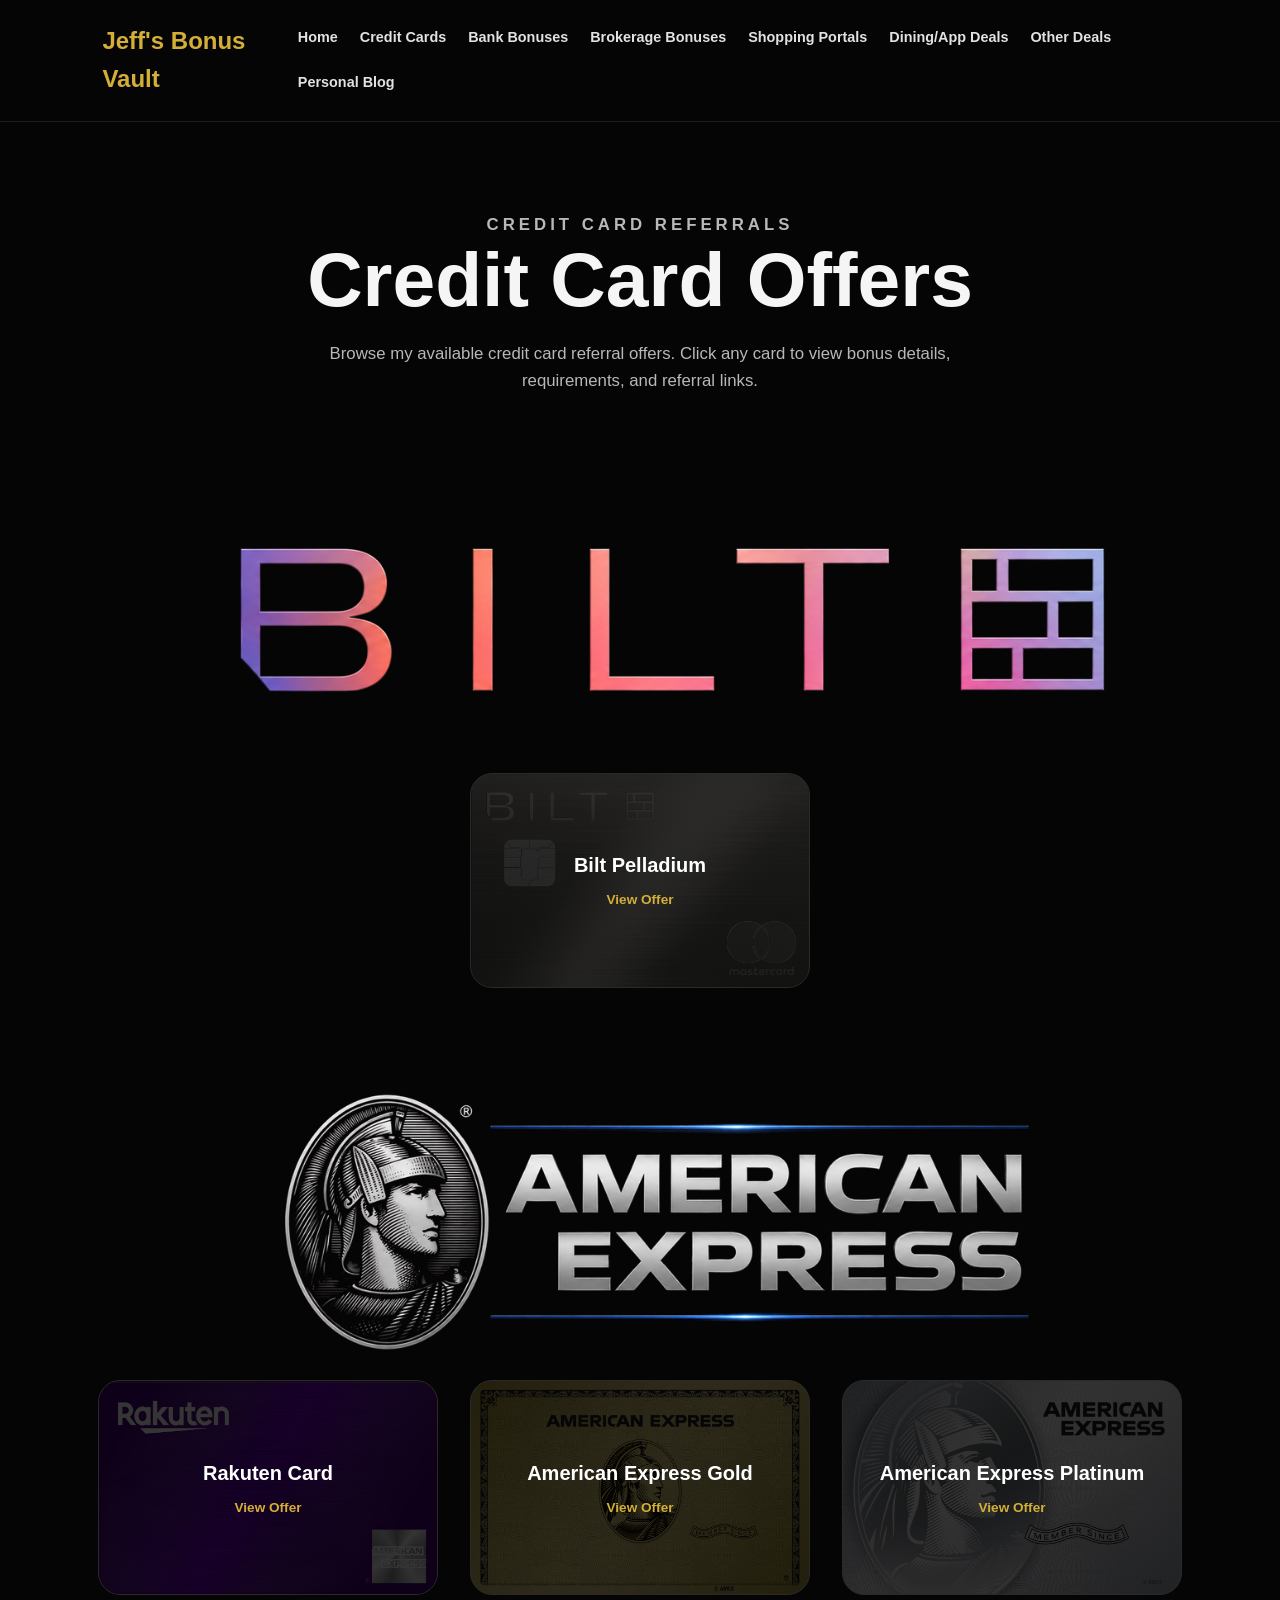
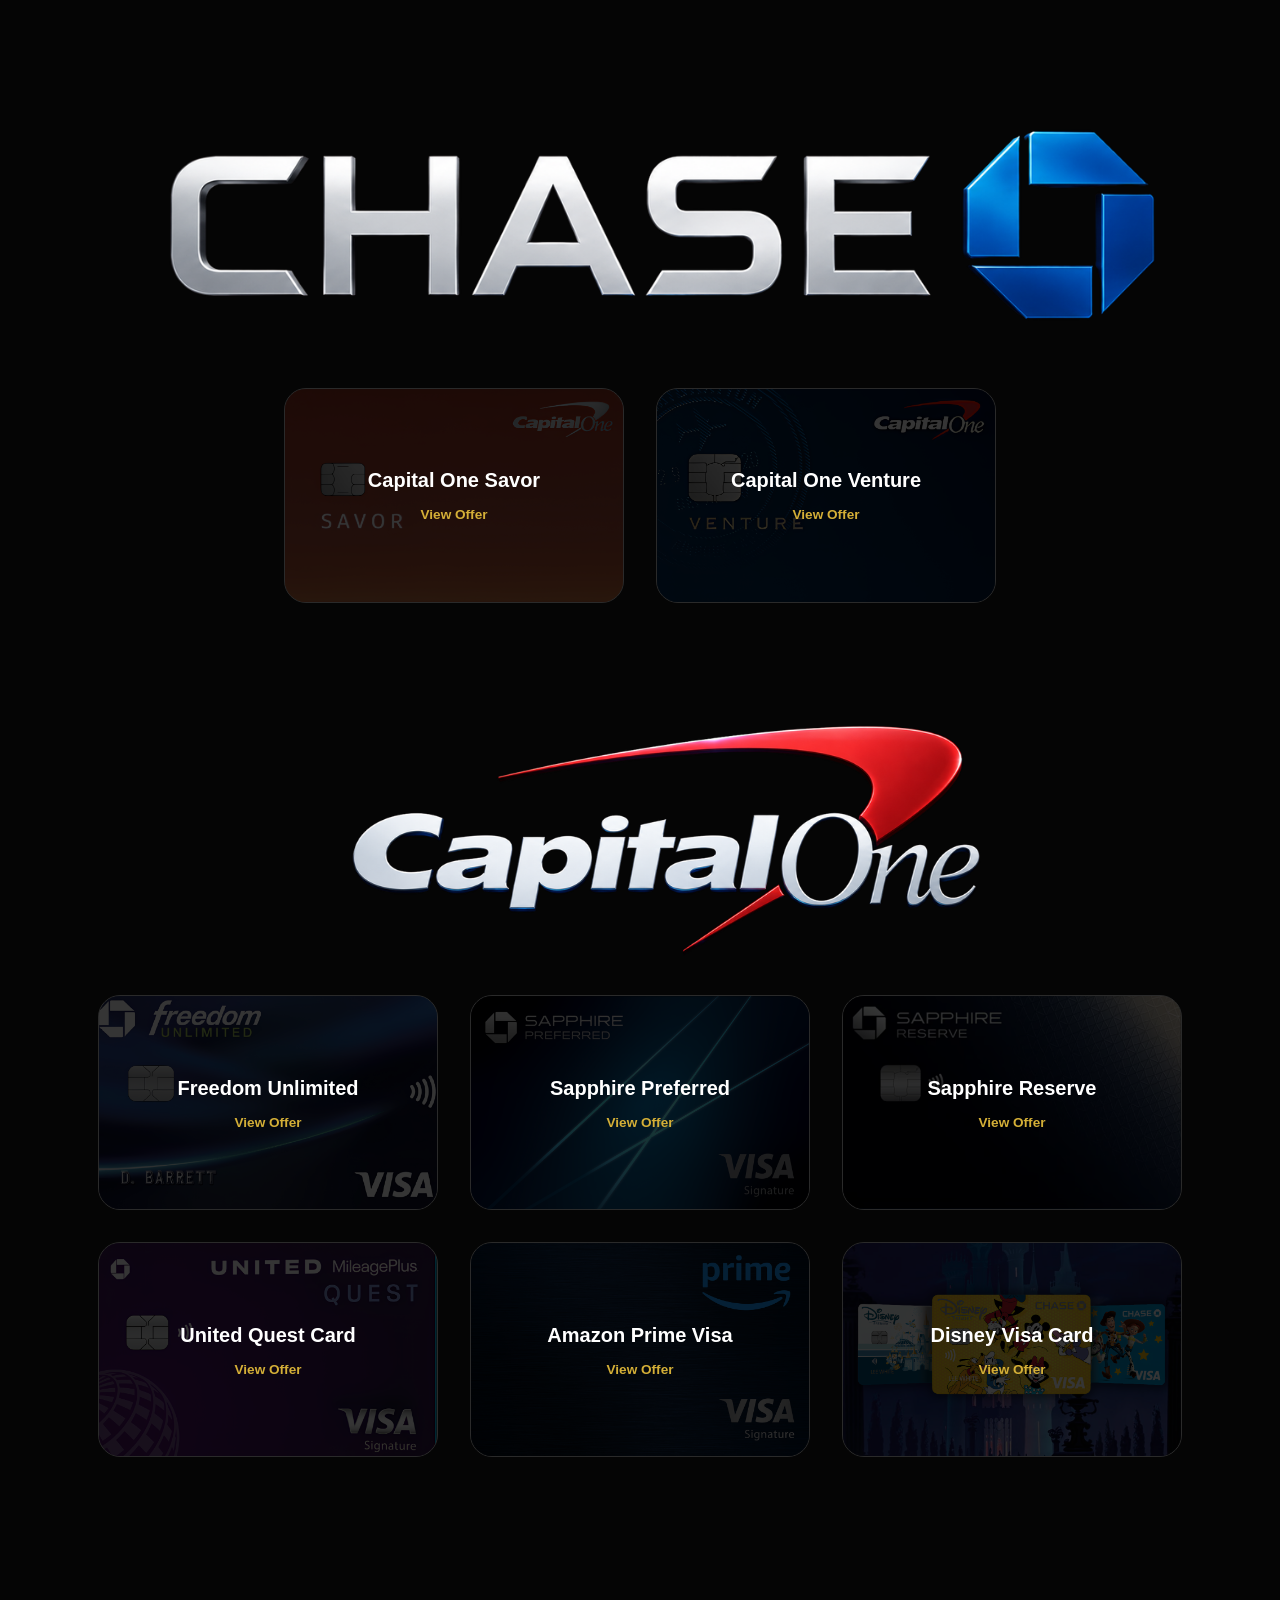
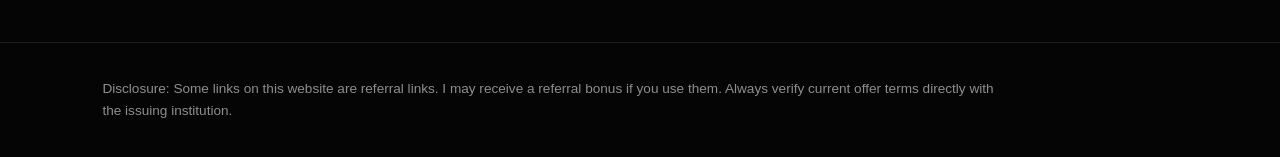
==== commit 4a3883f6: "Update credit-cards.html" ====
--- a/credit-cards.html
+++ b/credit-cards.html
@@ -34,13 +34,12 @@
         </p>
     </section>
 
-    <!-- BILT -->
-
     <section class="issuer-group">
-        <h2>Bilt</h2>
+        <div class="issuer-header">
+            <img src="assets/issuers/bilt-logo.png" alt="Bilt">
+        </div>
 
         <div class="cc-grid">
-
             <a href="offers/bilt-pelladium.html" class="cc-tile">
                 <img src="assets/cards/bilt-pelladium.png" alt="Bilt Pelladium">
                 <div class="cc-overlay">
@@ -48,17 +47,15 @@
                     <span>View Offer</span>
                 </div>
             </a>
-
         </div>
     </section>
 
-    <!-- AMERICAN EXPRESS -->
-
     <section class="issuer-group">
-        <h2>American Express</h2>
+        <div class="issuer-header">
+            <img src="assets/issuers/american-express-logo.png" alt="American Express">
+        </div>
 
         <div class="cc-grid">
-
             <a href="offers/amex-rakuten.html" class="cc-tile">
                 <img src="assets/cards/amex-rakuten.png" alt="Rakuten American Express">
                 <div class="cc-overlay">
@@ -82,17 +79,15 @@
                     <span>View Offer</span>
                 </div>
             </a>
-
         </div>
     </section>
 
-    <!-- CAPITAL ONE -->
-
     <section class="issuer-group">
-        <h2>Capital One</h2>
+        <div class="issuer-header">
+            <img src="assets/issuers/capital-one-logo.png" alt="Capital One">
+        </div>
 
         <div class="cc-grid">
-
             <a href="offers/capital-one-savor.html" class="cc-tile">
                 <img src="assets/cards/capital-one-savor.png" alt="Capital One Savor">
                 <div class="cc-overlay">
@@ -108,17 +103,15 @@
                     <span>View Offer</span>
                 </div>
             </a>
-
         </div>
     </section>
 
-    <!-- CHASE -->
-
     <section class="issuer-group">
-        <h2>Chase</h2>
+        <div class="issuer-header">
+            <img src="assets/issuers/chase-logo.png" alt="Chase">
+        </div>
 
         <div class="cc-grid">
-
             <a href="offers/chase-freedom-unlimited.html" class="cc-tile">
                 <img src="assets/cards/chase-freedom-unlimited.png" alt="Freedom Unlimited">
                 <div class="cc-overlay">
@@ -166,7 +159,6 @@
                     <span>View Offer</span>
                 </div>
             </a>
-
         </div>
     </section>
 
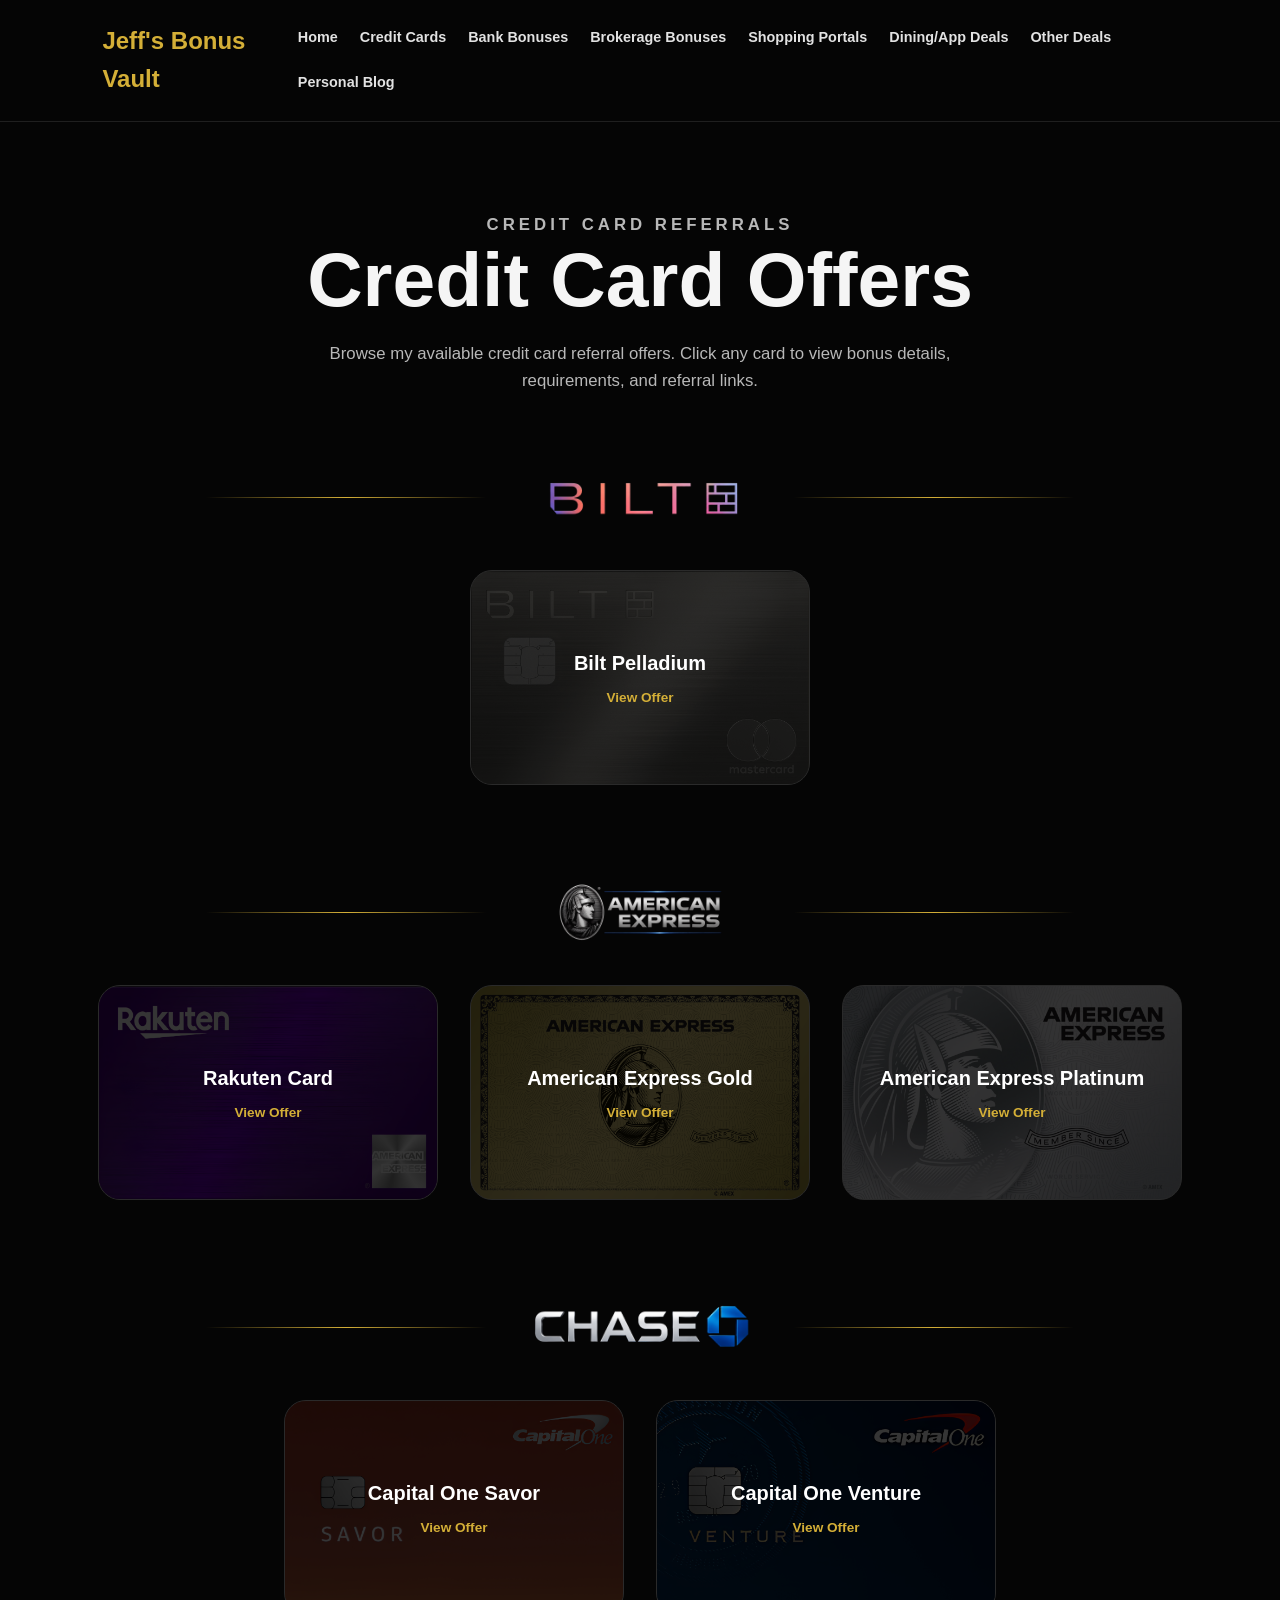
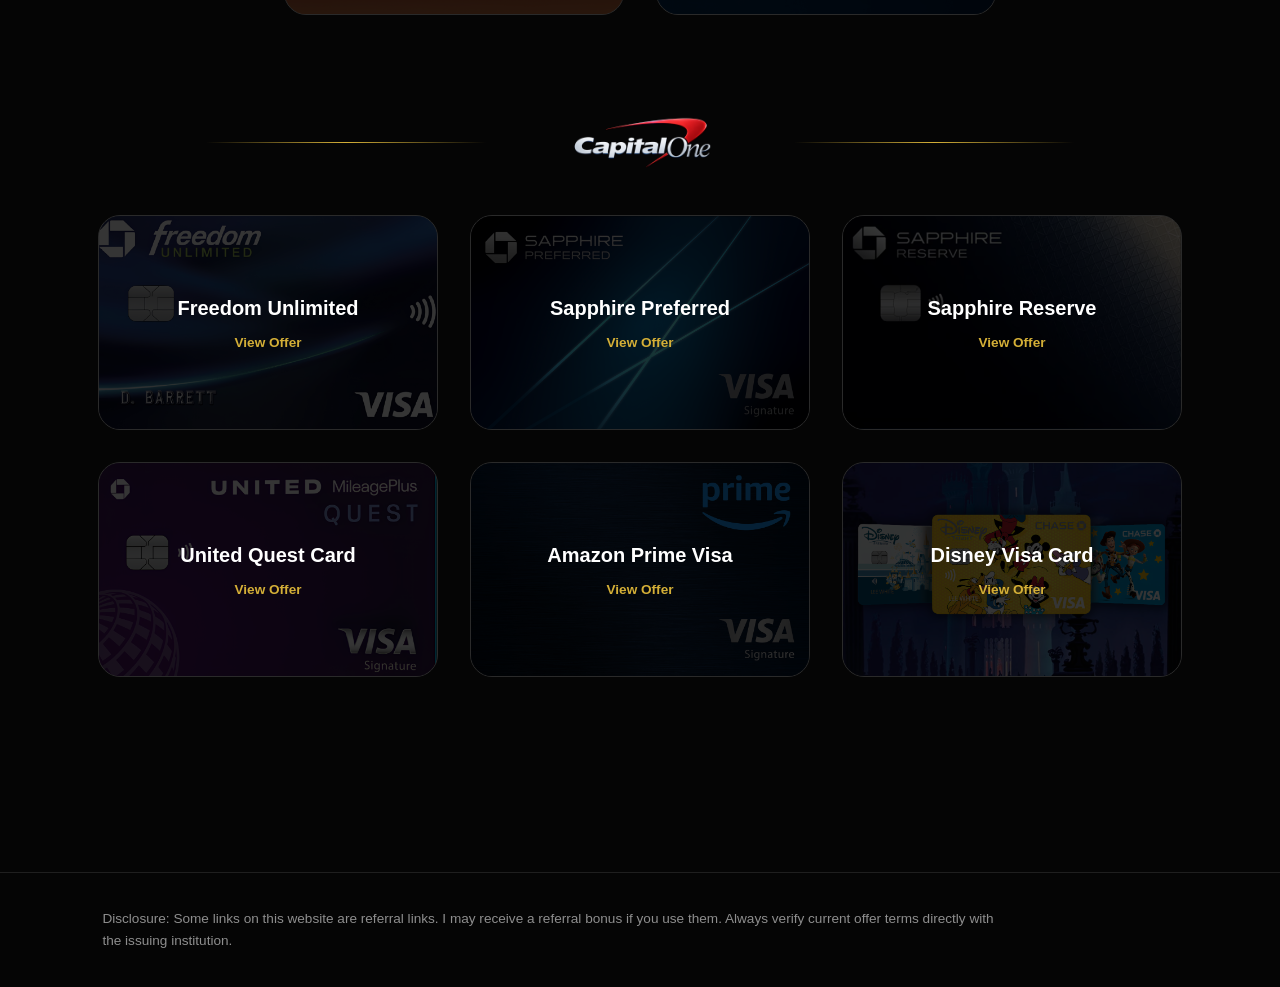
==== commit b57fc5d7: "Update credit-cards.html" ====
--- a/credit-cards.html
+++ b/credit-cards.html
@@ -36,7 +36,7 @@
 
     <section class="issuer-group">
         <div class="issuer-header">
-            <img src="assets/issuers/bilt-logo.png" alt="Bilt">
+            <img class="issuer-logo" src="assets/issuers/bilt-logo.png" alt="Bilt">
         </div>
 
         <div class="cc-grid">
@@ -52,7 +52,7 @@
 
     <section class="issuer-group">
         <div class="issuer-header">
-            <img src="assets/issuers/american-express-logo.png" alt="American Express">
+            <img class="issuer-logo" src="assets/issuers/american-express-logo.png" alt="American Express">
         </div>
 
         <div class="cc-grid">
@@ -84,7 +84,7 @@
 
     <section class="issuer-group">
         <div class="issuer-header">
-            <img src="assets/issuers/capital-one-logo.png" alt="Capital One">
+            <img class="issuer-logo" src="assets/issuers/capital-one-logo.png" alt="Capital One">
         </div>
 
         <div class="cc-grid">
@@ -108,7 +108,7 @@
 
     <section class="issuer-group">
         <div class="issuer-header">
-            <img src="assets/issuers/chase-logo.png" alt="Chase">
+            <img class="issuer-logo" src="assets/issuers/chase-logo.png" alt="Chase">
         </div>
 
         <div class="cc-grid">
--- a/style.css
+++ b/style.css
@@ -166,13 +166,40 @@
 }
 
 .issuer-group {
-    margin-bottom: 85px;
+    margin-bottom: 95px;
 }
 
 .issuer-group h2 {
     text-align: center;
     font-size: 2rem;
     margin-bottom: 34px;
+}
+
+/* Issuer logo headers */
+
+.issuer-header {
+    display: flex;
+    align-items: center;
+    justify-content: center;
+    gap: 24px;
+    margin-bottom: 40px;
+}
+
+.issuer-header::before,
+.issuer-header::after {
+    content: "";
+    height: 1px;
+    flex: 1;
+    max-width: 280px;
+    background: linear-gradient(to right, transparent, #d4af37, transparent);
+}
+
+.issuer-header img {
+    width: 260px;
+    height: 65px;
+    object-fit: contain;
+    object-position: center;
+    border-radius: 10px;
 }
 
 .cc-grid {
@@ -309,4 +336,18 @@
         height: 210px;
     }
 
-}
+    .issuer-header {
+        gap: 14px;
+    }
+
+    .issuer-header::before,
+    .issuer-header::after {
+        max-width: 80px;
+    }
+
+    .issuer-header img {
+    width: 220px;
+    height: 55px;
+}
+
+}
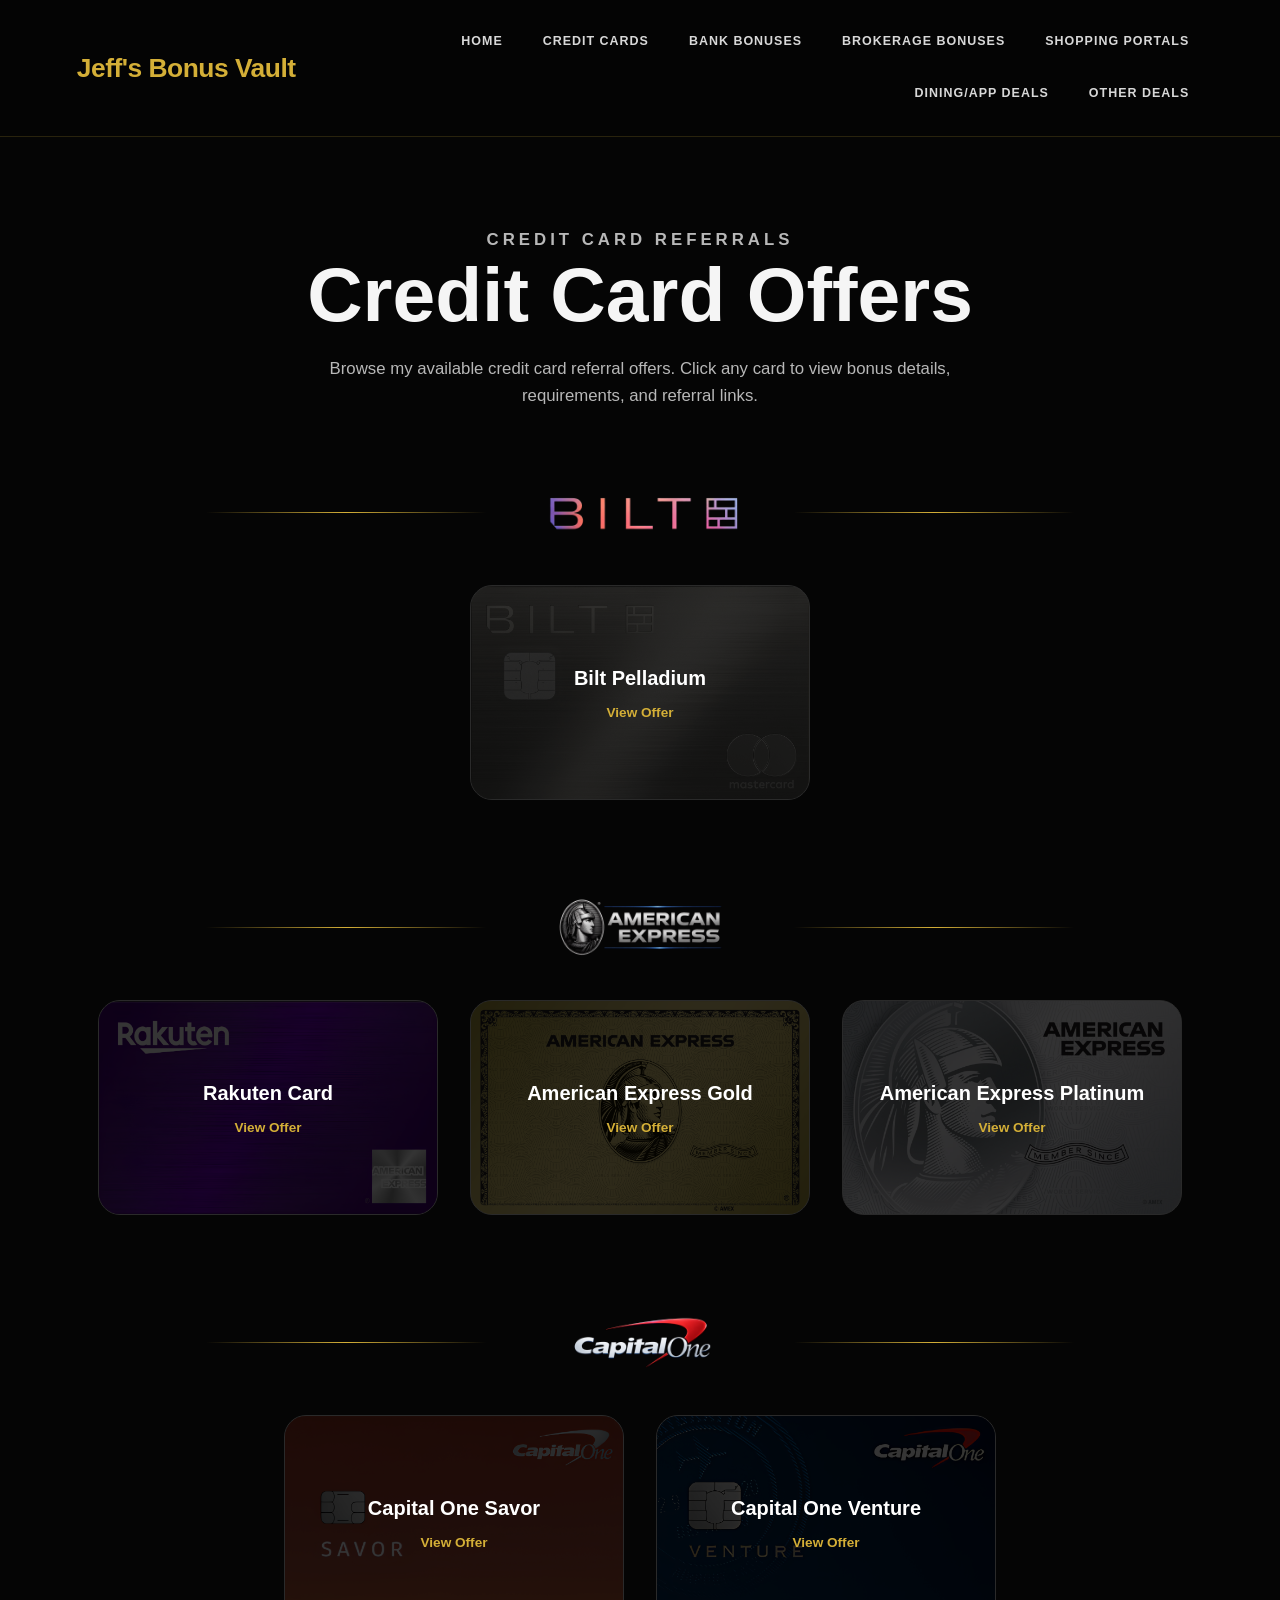
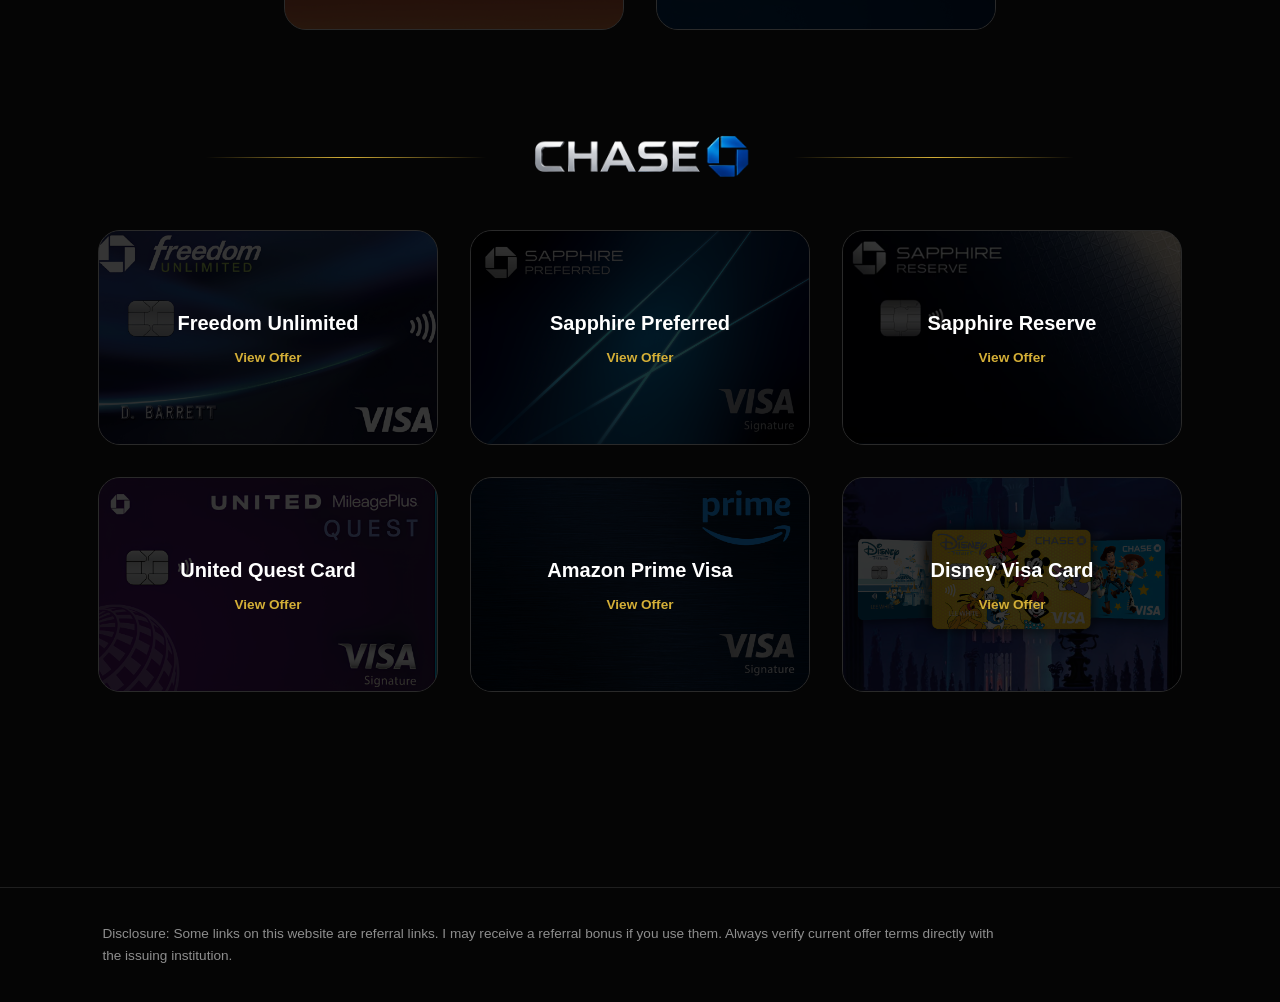
==== commit 013688bf: "Update credit-cards.html" ====
--- a/credit-cards.html
+++ b/credit-cards.html
@@ -19,7 +19,6 @@
         <a href="shopping-portals.html">Shopping Portals</a>
         <a href="dining-app-deals.html">Dining/App Deals</a>
         <a href="other-deals.html">Other Deals</a>
-        <a href="blog.html">Personal Blog</a>
     </nav>
 </header>
 
--- a/style.css
+++ b/style.css
@@ -20,18 +20,17 @@
     text-decoration: none;
 }
 
-/* ====================================
-   HEADER
-==================================== */
+/* HEADER */
 
 header {
     width: 100%;
     display: flex;
     justify-content: space-between;
     align-items: center;
-    padding: 22px 8%;
-    background: #050505;
-    border-bottom: 1px solid #1f1f1f;
+    padding: 22px 6%;
+    background: rgba(5, 5, 5, 0.94);
+    backdrop-filter: blur(14px);
+    border-bottom: 1px solid rgba(212, 175, 55, 0.18);
     position: sticky;
     top: 0;
     z-index: 1000;
@@ -39,30 +38,56 @@
 
 .logo {
     color: #d4af37;
-    font-size: 1.5rem;
-    font-weight: 800;
+    font-size: 1.65rem;
+    font-weight: 900;
+    letter-spacing: -0.5px;
+    white-space: nowrap;
 }
 
 nav {
     display: flex;
-    gap: 22px;
     align-items: center;
+    justify-content: flex-end;
+    gap: 12px;
     flex-wrap: wrap;
 }
 
 nav a {
-    color: #e2e2e2;
-    font-size: 0.9rem;
-    font-weight: 600;
+    position: relative;
+    color: #d8d8d8;
+    font-size: 0.78rem;
+    font-weight: 800;
+    letter-spacing: 1px;
+    text-transform: uppercase;
+    padding: 9px 13px;
+    border: 1px solid transparent;
+    border-radius: 999px;
+    transition: 0.22s ease;
+}
+
+nav a::after {
+    content: "";
+    position: absolute;
+    left: 50%;
+    bottom: 3px;
+    width: 0;
+    height: 1px;
+    background: #d4af37;
+    transform: translateX(-50%);
+    transition: width 0.22s ease;
 }
 
 nav a:hover {
-    color: #d4af37;
-}
-
-/* ====================================
-   HOMEPAGE
-==================================== */
+    color: #ffffff;
+    background: rgba(212, 175, 55, 0.08);
+    border-color: rgba(212, 175, 55, 0.28);
+}
+
+nav a:hover::after {
+    width: 55%;
+}
+
+/* HOMEPAGE */
 
 .hero {
     max-width: 1000px;
@@ -80,7 +105,8 @@
 }
 
 .hero h1,
-.cc-hero h1 {
+.cc-hero h1,
+.offer-hero-text h1 {
     font-size: clamp(3rem, 6vw, 5rem);
     line-height: 1.05;
     margin-bottom: 22px;
@@ -96,16 +122,18 @@
 
 .btn {
     display: inline-block;
-    margin-top: 36px;
+    margin-top: 32px;
     padding: 14px 30px;
     background: #d4af37;
     color: #050505;
     border-radius: 999px;
     font-weight: 800;
+    transition: 0.25s ease;
 }
 
 .btn:hover {
     background: #e7c85a;
+    transform: translateY(-2px);
 }
 
 .categories {
@@ -148,9 +176,7 @@
     color: #b8b8b8;
 }
 
-/* ====================================
-   CREDIT CARD PAGE
-==================================== */
+/* CREDIT CARD PAGE */
 
 .cc-page {
     max-width: 1250px;
@@ -168,14 +194,6 @@
 .issuer-group {
     margin-bottom: 95px;
 }
-
-.issuer-group h2 {
-    text-align: center;
-    font-size: 2rem;
-    margin-bottom: 34px;
-}
-
-/* Issuer logo headers */
 
 .issuer-header {
     display: flex;
@@ -194,12 +212,13 @@
     background: linear-gradient(to right, transparent, #d4af37, transparent);
 }
 
-.issuer-header img {
+.issuer-logo {
     width: 260px;
     height: 65px;
-    object-fit: contain;
+    object-fit: cover;
     object-position: center;
     border-radius: 10px;
+    display: block;
 }
 
 .cc-grid {
@@ -245,12 +264,10 @@
     position: absolute;
     inset: 0;
     background: rgba(0, 0, 0, 0.5);
-
     display: flex;
     flex-direction: column;
     justify-content: center;
     align-items: center;
-
     transition: 0.3s ease;
 }
 
@@ -291,9 +308,140 @@
     font-size: 0.85rem;
 }
 
-/* ====================================
-   FOOTER
-==================================== */
+/* OFFER DETAIL PAGE */
+
+.offer-page {
+    max-width: 1200px;
+    margin: 0 auto;
+    padding: 70px 40px 100px;
+}
+
+.offer-hero {
+    display: grid;
+    grid-template-columns: 1fr 1fr;
+    gap: 60px;
+    align-items: center;
+    margin-bottom: 70px;
+}
+
+.offer-subtitle {
+    color: #cfcfcf;
+    font-size: 1.2rem;
+    max-width: 620px;
+    margin-bottom: 4px;
+}
+
+.fine-print {
+    color: #8e8e8e;
+    font-size: 0.85rem;
+    margin-top: 18px;
+}
+
+.offer-hero-image {
+    background: #111;
+    border: 1px solid #2a2a2a;
+    border-radius: 28px;
+    padding: 28px;
+    box-shadow: 0 25px 70px rgba(212, 175, 55, 0.12);
+}
+
+.offer-hero-image img {
+    width: 100%;
+    display: block;
+    border-radius: 22px;
+}
+
+.stats-grid {
+    display: grid;
+    grid-template-columns: repeat(auto-fit, minmax(190px, 1fr));
+    gap: 20px;
+    margin-bottom: 70px;
+}
+
+.stat-card {
+    background: #141414;
+    border: 1px solid #282828;
+    border-radius: 20px;
+    padding: 24px;
+}
+
+.stat-card span {
+    display: block;
+    color: #8e8e8e;
+    font-size: 0.85rem;
+    margin-bottom: 8px;
+}
+
+.stat-card strong {
+    color: #d4af37;
+    font-size: 1.25rem;
+}
+
+.offer-section {
+    background: #101010;
+    border: 1px solid #242424;
+    border-radius: 24px;
+    padding: 36px;
+    margin-bottom: 28px;
+}
+
+.offer-section h2,
+.cta-box h2 {
+    font-size: 2rem;
+    margin-bottom: 18px;
+}
+
+.offer-section p {
+    color: #c6c6c6;
+    margin-bottom: 16px;
+    font-size: 1.05rem;
+}
+
+.benefit-grid {
+    display: grid;
+    grid-template-columns: repeat(auto-fit, minmax(240px, 1fr));
+    gap: 16px;
+}
+
+.benefit-grid div {
+    background: #181818;
+    border: 1px solid #2c2c2c;
+    border-radius: 16px;
+    padding: 18px;
+    color: #f5f5f5;
+}
+
+.benefit-grid div::before {
+    content: "✓ ";
+    color: #d4af37;
+    font-weight: 800;
+}
+
+.offer-list {
+    padding-left: 20px;
+    color: #c6c6c6;
+}
+
+.offer-list li {
+    margin-bottom: 12px;
+}
+
+.cta-box {
+    text-align: center;
+    background: linear-gradient(135deg, #151515, #0b0b0b);
+    border: 1px solid #d4af37;
+    border-radius: 28px;
+    padding: 50px 32px;
+    margin-top: 50px;
+}
+
+.cta-box p {
+    color: #c6c6c6;
+    max-width: 650px;
+    margin: 0 auto 20px;
+}
+
+/* FOOTER */
 
 footer {
     border-top: 1px solid #1f1f1f;
@@ -306,21 +454,27 @@
     font-size: 0.85rem;
 }
 
-/* ====================================
-   MOBILE
-==================================== */
+/* MOBILE */
 
 @media (max-width: 900px) {
-
     header {
         flex-direction: column;
-        gap: 16px;
+        gap: 18px;
         padding: 20px;
+    }
+
+    .logo {
+        font-size: 1.45rem;
     }
 
     nav {
         justify-content: center;
-        gap: 14px;
+        gap: 10px;
+    }
+
+    nav a {
+        font-size: 0.72rem;
+        padding: 8px 10px;
     }
 
     .cc-page {
@@ -345,9 +499,21 @@
         max-width: 80px;
     }
 
-    .issuer-header img {
-    width: 220px;
-    height: 55px;
-}
-
-}
+    .issuer-logo {
+        width: 220px;
+        height: 55px;
+    }
+
+    .offer-page {
+        padding: 50px 20px 80px;
+    }
+
+    .offer-hero {
+        grid-template-columns: 1fr;
+        gap: 35px;
+    }
+
+    .offer-section {
+        padding: 26px;
+    }
+}
